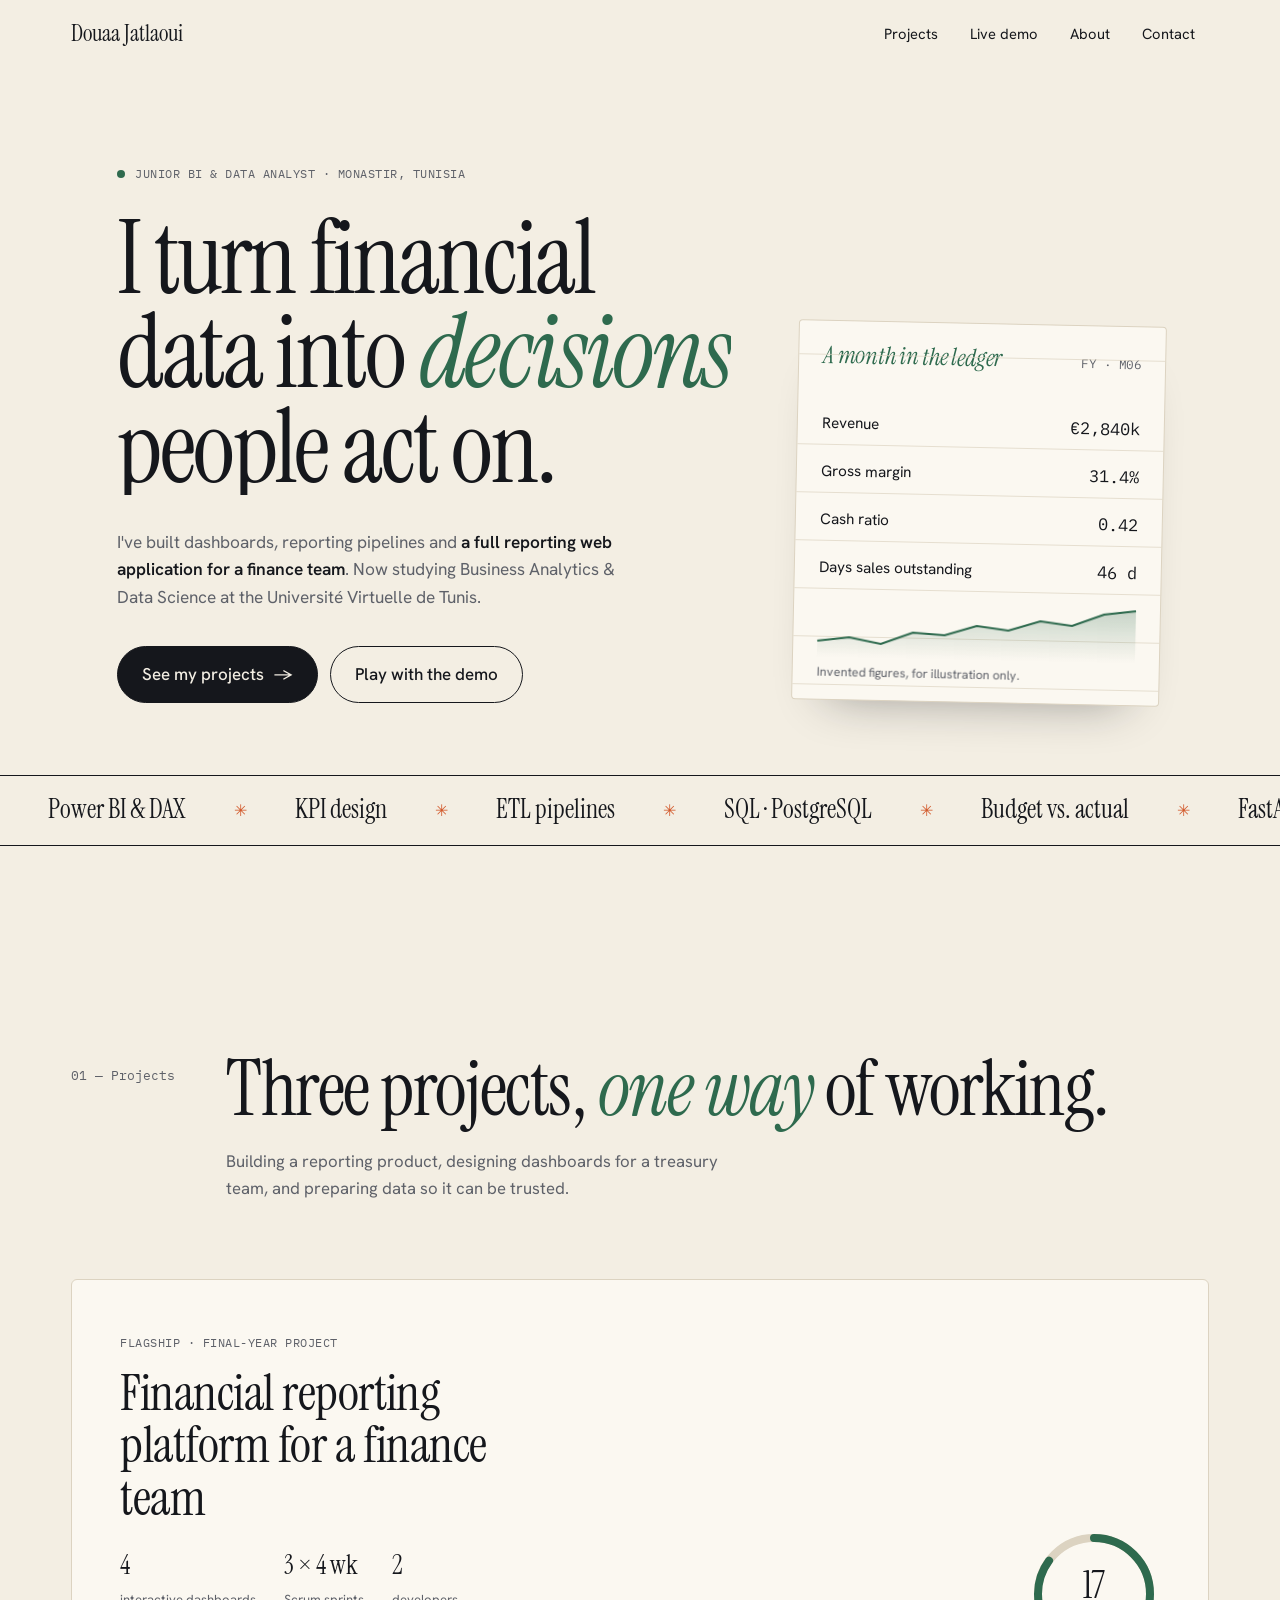
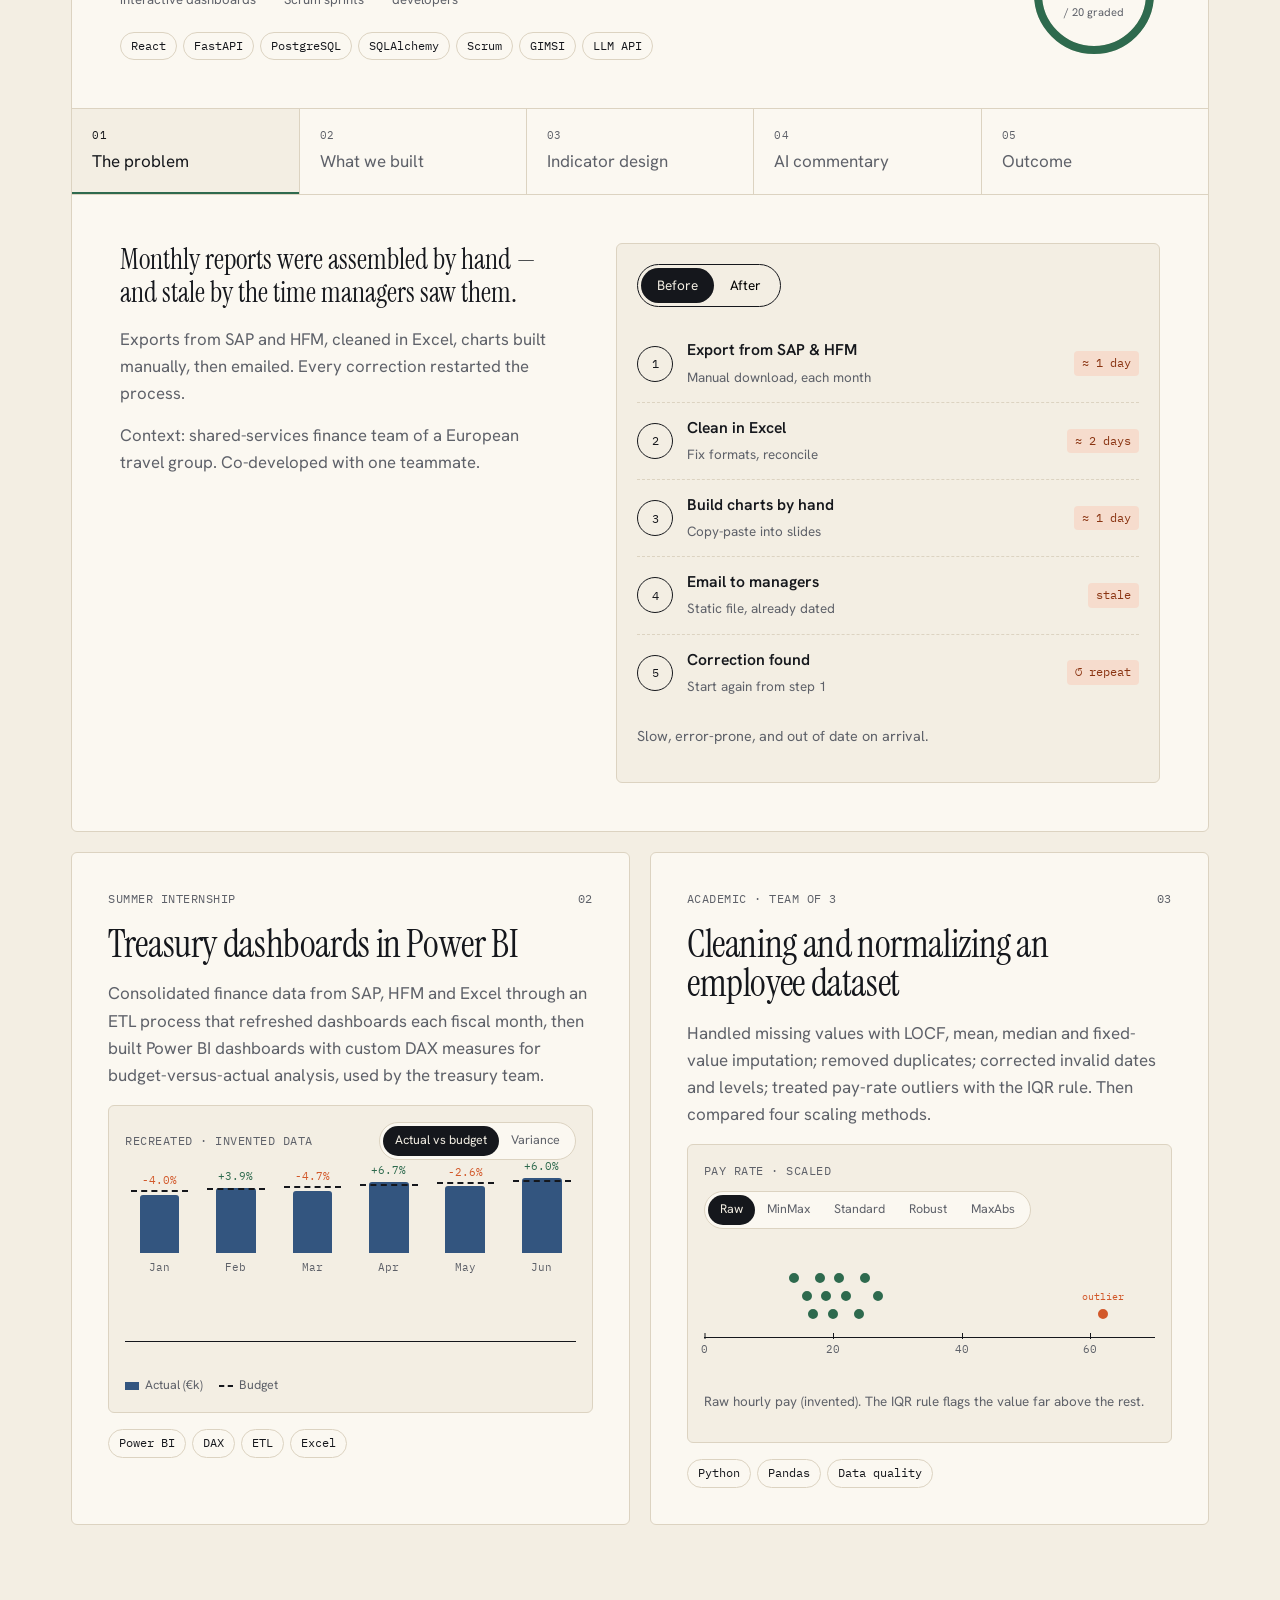
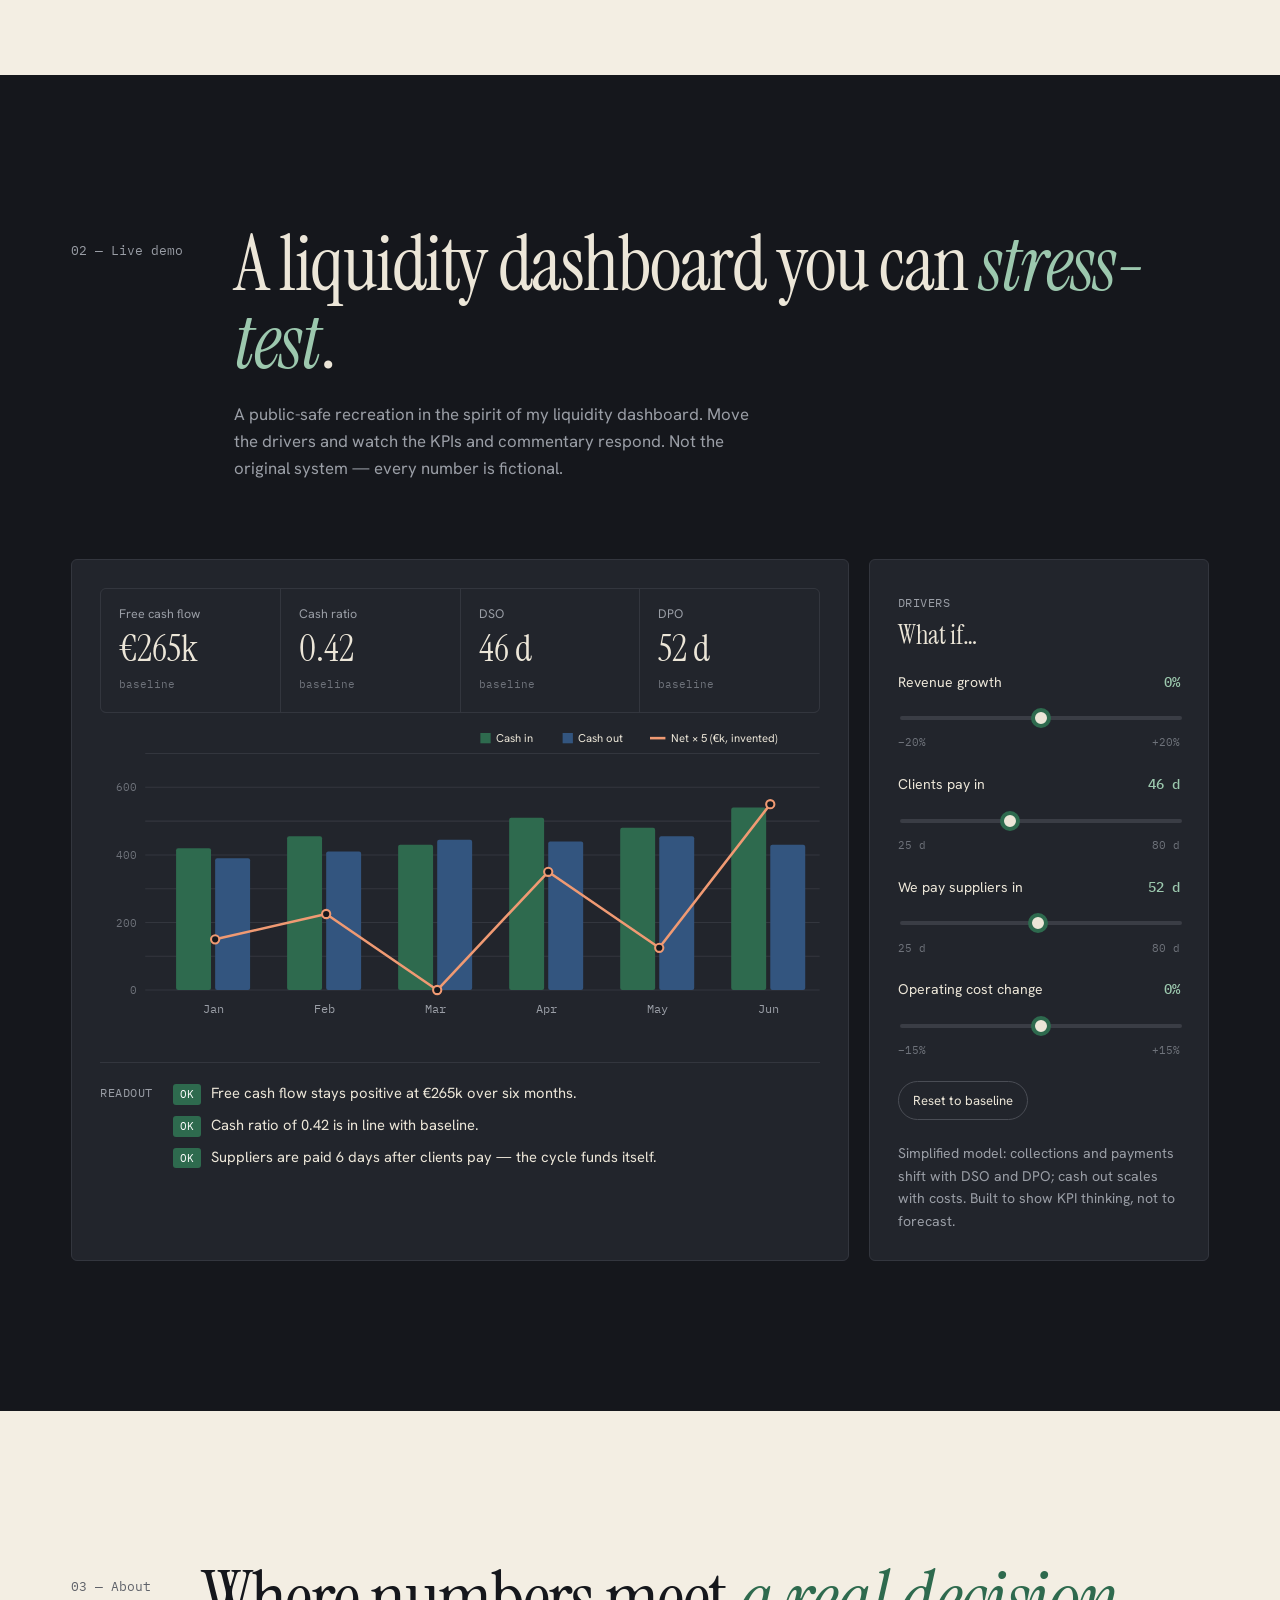
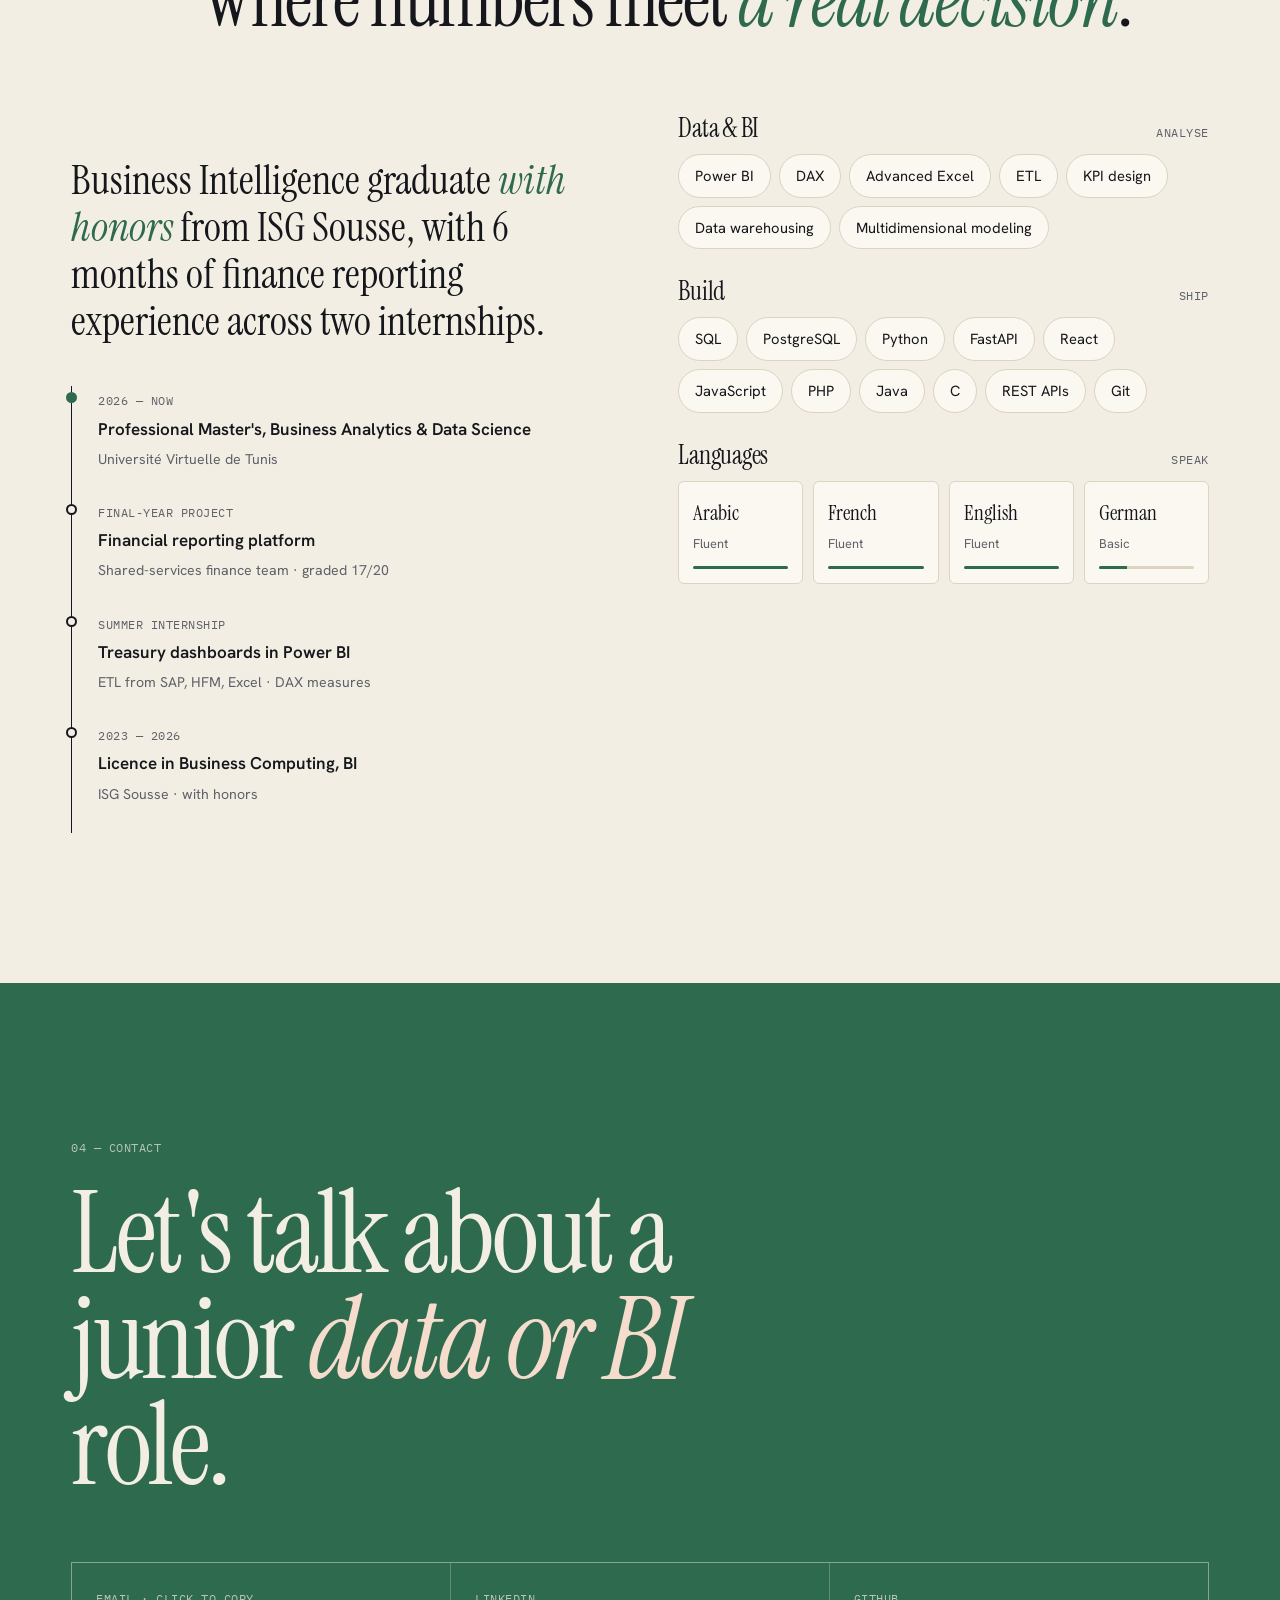
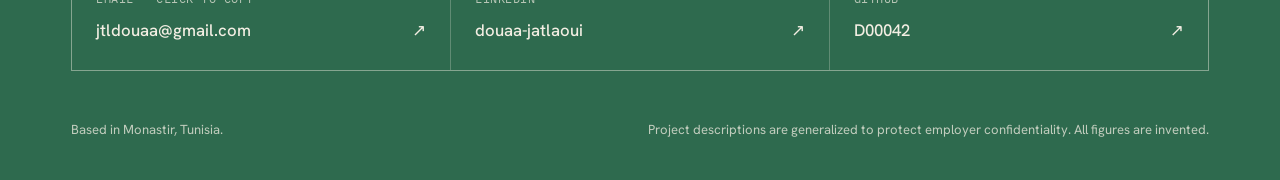
==== index.html @ 275a6ae5 "name change" ====
<!DOCTYPE html>
<html lang="en">
<head>
<meta charset="utf-8">
<meta name="viewport" content="width=device-width, initial-scale=1, viewport-fit=cover">
<title>Douaa Jatlaoui – Business Intelligence & Data Analyst</title>
<link rel="preconnect" href="https://fonts.googleapis.com">
<link rel="preconnect" href="https://fonts.gstatic.com" crossorigin>
<link href="https://fonts.googleapis.com/css2?family=Instrument+Serif:ital@0;1&family=Hanken+Grotesk:wght@400;500;600&family=IBM+Plex+Mono:wght@400;500&display=swap" rel="stylesheet">
<link rel="stylesheet" href="portfolio.css">
</head>
<body>

<nav class="nav" id="nav">
  <div class="wrap">
    <a class="name" href="#top">Douaa Jatlaoui</a>
    <ul>
      <li><a href="#work">Projects</a></li>
      <li><a href="#demo">Live demo</a></li>
      <li><a href="#about">About</a></li>
      <li><a href="#contact">Contact</a></li>
    </ul>
  </div>
  <div class="bar" id="bar"></div>
</nav>

<!-- ============ HERO ============ -->
<header class="hero" id="top" data-screen-label="01 Hero">
  <div class="wrap hero-grid">
    <div>
      <div class="eyebrow mono"><i></i>Junior BI &amp; Data Analyst · Monastir, Tunisia</div>
      <h1>
        <span class="line"><span>I turn financial</span></span>
        <span class="line"><span>data into <span class="hl">decisions<svg viewBox="0 0 300 20" preserveAspectRatio="none"><path d="M3 14 C 80 4, 200 4, 297 12"/></svg></span></span></span>
        <span class="line"><span>people act on.</span></span>
      </h1>
      <p class="intro">I've built dashboards, reporting pipelines and <b>a full reporting web application for a finance team</b>. Now studying Business Analytics &amp; Data Science at the Université Virtuelle de Tunis.</p>
      <div class="btns">
        <a class="btn p" href="#work">See my projects <span class="arr">→</span></a>
        <a class="btn" href="#demo">Play with the demo</a>
      </div>
    </div>

    <aside class="ledger" aria-label="Illustrative KPI ledger">
      <header><h2>A month in the ledger</h2><span class="mono" style="color:var(--muted)">FY · M06</span></header>
      <div class="row"><span>Revenue</span><span class="v" data-v="2840" data-p="€" data-s="k">0</span></div>
      <div class="row"><span>Gross margin</span><span class="v" data-v="31.4" data-s="%">0</span></div>
      <div class="row"><span>Cash ratio</span><span class="v" data-v="0.42">0</span></div>
      <div class="row"><span>Days sales outstanding</span><span class="v" data-v="46" data-s=" d">0</span></div>
      <div class="spark">
        <svg viewBox="0 0 300 60" preserveAspectRatio="none">
          <defs><linearGradient id="sg" x1="0" x2="0" y1="0" y2="1"><stop offset="0" stop-color="#2E6A4E" stop-opacity=".25"/><stop offset="1" stop-color="#2E6A4E" stop-opacity="0"/></linearGradient></defs>
          <path class="area" d="M0 44 L30 40 L60 46 L90 34 L120 36 L150 26 L180 30 L210 20 L240 24 L270 12 L300 8 L300 60 L0 60Z"/>
          <path d="M0 44 L30 40 L60 46 L90 34 L120 36 L150 26 L180 30 L210 20 L240 24 L270 12 L300 8"/>
        </svg>
      </div>
      <p class="note">Invented figures, for illustration only.</p>
    </aside>
  </div>

  <div class="ticker" aria-hidden="true">
    <div class="track">
      <span>Power BI &amp; DAX</span><span>KPI design</span><span>ETL pipelines</span><span>SQL · PostgreSQL</span><span>Budget vs. actual</span><span>FastAPI · React</span><span>Data quality</span><span>GIMSI method</span>
      <span>Power BI &amp; DAX</span><span>KPI design</span><span>ETL pipelines</span><span>SQL · PostgreSQL</span><span>Budget vs. actual</span><span>FastAPI · React</span><span>Data quality</span><span>GIMSI method</span>
    </div>
  </div>
</header>

<!-- ============ WORK ============ -->
<section id="work" data-screen-label="02 Projects">
  <div class="wrap">
    <div class="sec-head reveal">
      <span class="num">01 — Projects</span>
      <div>
        <h2>Three projects, <em>one way</em> of working.</h2>
        <p>Building a reporting product, designing dashboards for a treasury team, and preparing data so it can be trusted.</p>
      </div>
    </div>

    <article class="case reveal">
      <div class="case-top">
        <div>
          <span class="mono" style="color:var(--muted)">Flagship · Final-year project</span>
          <h3 style="margin-top:12px">Financial reporting platform for a finance team</h3>
          <div class="meta">
            <div><b>4</b><span>interactive dashboards</span></div>
            <div><b>3 × 4 wk</b><span>Scrum sprints</span></div>
            <div><b>2</b><span>developers</span></div>
          </div>
          <ul class="tags" style="margin-top:22px"><li>React</li><li>FastAPI</li><li>PostgreSQL</li><li>SQLAlchemy</li><li>Scrum</li><li>GIMSI</li><li>LLM API</li></ul>
        </div>
        <div class="grade" id="grade">
          <svg viewBox="0 0 132 132"><circle class="bg" cx="66" cy="66" r="56"/><circle class="fg" cx="66" cy="66" r="56"/></svg>
          <div><b>17</b><span>/ 20 graded</span></div>
        </div>
      </div>

      <div class="tabs" role="tablist">
        <button class="on" data-t="0" role="tab"><span class="mono">01</span>The problem</button>
        <button data-t="1" role="tab"><span class="mono">02</span>What we built</button>
        <button data-t="2" role="tab"><span class="mono">03</span>Indicator design</button>
        <button data-t="3" role="tab"><span class="mono">04</span>AI commentary</button>
        <button data-t="4" role="tab"><span class="mono">05</span>Outcome</button>
      </div>

      <!-- 01 problem -->
      <div class="panel on" data-p="0">
        <div class="txt">
          <p class="big">Monthly reports were assembled by hand — and stale by the time managers saw them.</p>
          <p class="muted">Exports from SAP and HFM, cleaned in Excel, charts built manually, then emailed. Every correction restarted the process.</p>
          <p class="muted">Context: shared-services finance team of a European travel group. Co-developed with one teammate.</p>
        </div>
        <div class="flow">
          <div class="switch"><button class="on" data-f="before">Before</button><button data-f="after">After</button></div>
          <div class="steps before" id="steps"></div>
          <p class="verdict" id="verdict"></p>
        </div>
      </div>

      <!-- 02 built -->
      <div class="panel" data-p="1">
        <div class="txt">
          <p class="big">A web app where the team enters data and reads live dashboards.</p>
          <p class="muted">Data is managed in four categories. Role-based access lets a manager decide who sees which dashboard.</p>
          <div class="cats"><span>Revenue &amp; expenses</span><span>Assets &amp; liabilities</span><span>Cash flow</span><span>Clients</span></div>
        </div>
        <div class="dashes" id="dashes"></div>
      </div>

      <!-- 03 GIMSI -->
      <div class="panel" data-p="2">
        <div class="txt">
          <p class="big">From objectives to KPIs, with the GIMSI method.</p>
          <p class="muted">Each indicator has a documented purpose, formula and source table. Company-specific definitions are stated openly.</p>
          <p class="muted">Pick an objective, then a KPI, to see how it was defined.</p>
        </div>
        <div class="gimsi">
          <div><div class="mono colhead">Objective</div><div class="objs" id="objs"></div></div>
          <div><div class="mono colhead">Indicator</div><div class="kpis-list" id="kpiList"></div></div>
          <div class="formula" id="formula"></div>
        </div>
      </div>

      <!-- 04 AI -->
      <div class="panel" data-p="3">
        <div class="txt">
          <p class="big">The language model comments on figures. It does not forecast.</p>
          <p class="muted">The backend sends current KPIs to the Cohere model, which returns written interpretations with risk flags and three forward-looking recommendations. Results are stored so users can revisit them.</p>
        </div>
        <div class="ai">
          <div class="bar"><span class="mono">Commentary · M06 · sample</span><button id="regen">Generate ↻</button></div>
          <div class="out" id="aiOut"></div>
          <div class="foot">Simulated output with invented figures, written to mirror the app's format.</div>
        </div>
      </div>

      <!-- 05 outcome -->
      <div class="panel" data-p="4">
        <div class="txt">
          <p class="big">End-to-end ownership, delivered in three sprints.</p>
          <p class="muted">From requirements to testing, across the full stack.</p>
          <div class="next"><span class="mono">What I'd do next</span>Add automated SAP and HFM connectors, and alerts for flagged risks.</div>
        </div>
        <div>
          <div class="sprints">
            <div class="sprint"><span class="mono">Sprint 1</span><b>Model</b><small>Requirements, data model, API</small></div>
            <div class="sprint"><span class="mono">Sprint 2</span><b>Measure</b><small>KPI logic, dashboards</small></div>
            <div class="sprint"><span class="mono">Sprint 3</span><b>Explain</b><small>AI commentary, access, tests</small></div>
          </div>
          <div class="own"><span>Requirements</span><span>Data model</span><span>REST API</span><span>KPI logic</span><span>Dashboards</span><span>Role-based access</span><span>Testing</span><span>Scrum delivery</span></div>
        </div>
      </div>
    </article>

    <div class="pair">
      <article class="card reveal">
        <div class="k mono"><span>Summer internship</span><span>02</span></div>
        <h3>Treasury dashboards in Power&nbsp;BI</h3>
        <p>Consolidated finance data from SAP, HFM and Excel through an ETL process that refreshed dashboards each fiscal month, then built Power BI dashboards with custom DAX measures for budget-versus-actual analysis, used by the treasury team.</p>
        <div class="viz">
          <div class="viz-top"><span class="mono" style="color:var(--muted)">Recreated · invented data</span>
            <div class="seg" id="bvaSeg"><button class="on" data-m="abs">Actual vs budget</button><button data-m="var">Variance</button></div></div>
          <div class="bva" id="bva"></div>
          <div class="legend" id="bvaLegend"></div>
        </div>
        <ul class="tags"><li>Power BI</li><li>DAX</li><li>ETL</li><li>Excel</li></ul>
      </article>

      <article class="card reveal">
        <div class="k mono"><span>Academic · team of 3</span><span>03</span></div>
        <h3>Cleaning and normalizing an employee dataset</h3>
        <p>Handled missing values with LOCF, mean, median and fixed-value imputation; removed duplicates; corrected invalid dates and levels; treated pay-rate outliers with the IQR rule. Then compared four scaling methods.</p>
        <div class="viz">
          <div class="viz-top"><span class="mono" style="color:var(--muted)">Pay rate · scaled</span>
            <div class="seg" id="scaleSeg"><button class="on" data-s="raw">Raw</button><button data-s="minmax">MinMax</button><button data-s="std">Standard</button><button data-s="robust">Robust</button><button data-s="maxabs">MaxAbs</button></div></div>
          <div class="scale" id="scale"></div>
          <p class="scale-note" id="scaleNote"></p>
        </div>
        <ul class="tags"><li>Python</li><li>Pandas</li><li>Data quality</li></ul>
      </article>
    </div>
  </div>
</section>

<!-- ============ DEMO ============ -->
<section id="demo" data-screen-label="03 Demo">
  <div class="wrap">
    <div class="sec-head reveal">
      <span class="num">02 — Live demo</span>
      <div>
        <h2>A liquidity dashboard you can <em>stress-test</em>.</h2>
        <p>A public-safe recreation in the spirit of my liquidity dashboard. Move the drivers and watch the KPIs and commentary respond. Not the original system — every number is fictional.</p>
      </div>
    </div>

    <div class="board reveal">
      <div class="panel-d">
        <div class="kpi-row">
          <div><span>Free cash flow</span><b id="kFcf">—</b><small id="dFcf"></small></div>
          <div><span>Cash ratio</span><b id="kCr">—</b><small id="dCr"></small></div>
          <div><span>DSO</span><b id="kDso">—</b><small id="dDso"></small></div>
          <div><span>DPO</span><b id="kDpo">—</b><small id="dDpo"></small></div>
        </div>
        <div class="chart-d" id="chartD"><svg id="cd" viewBox="0 0 700 300"></svg><div class="tip" id="tip"></div></div>
        <div class="commentary">
          <span class="mono">Readout</span>
          <ul id="readout"></ul>
        </div>
      </div>
      <div class="panel-d ctrl">
        <div><span class="mono" style="color:#9A9EA6">Drivers</span><h3 style="margin-top:6px">What if…</h3></div>
        <div class="sl"><label>Revenue growth <b id="vG">+0%</b></label><input type="range" id="sG" min="-20" max="20" value="0"><small><span>−20%</span><span>+20%</span></small></div>
        <div class="sl"><label>Clients pay in <b id="vD">46 d</b></label><input type="range" id="sD" min="25" max="80" value="46"><small><span>25 d</span><span>80 d</span></small></div>
        <div class="sl"><label>We pay suppliers in <b id="vP">52 d</b></label><input type="range" id="sP" min="25" max="80" value="52"><small><span>25 d</span><span>80 d</span></small></div>
        <div class="sl"><label>Operating cost change <b id="vC">+0%</b></label><input type="range" id="sC" min="-15" max="15" value="0"><small><span>−15%</span><span>+15%</span></small></div>
        <button class="reset" id="reset">Reset to baseline</button>
        <p>Simplified model: collections and payments shift with DSO and DPO; cash out scales with costs. Built to show KPI thinking, not to forecast.</p>
      </div>
    </div>
  </div>
</section>

<!-- ============ ABOUT ============ -->
<section id="about" data-screen-label="04 About">
  <div class="wrap">
    <div class="sec-head reveal">
      <span class="num">03 — About</span>
      <div><h2>Where numbers meet <em>a real decision</em>.</h2></div>
    </div>
    <div class="about-grid">
      <div class="reveal">
        <p class="statement">Business Intelligence graduate <em>with honors</em> from ISG Sousse, with 6 months of finance reporting experience across two internships.</p>
        <ul class="timeline">
          <li class="now"><span class="mono">2026 — now</span><b>Professional Master's, Business Analytics &amp; Data Science</b><small>Université Virtuelle de Tunis</small></li>
          <li><span class="mono">Final-year project</span><b>Financial reporting platform</b><small>Shared-services finance team · graded 17/20</small></li>
          <li><span class="mono">Summer internship</span><b>Treasury dashboards in Power BI</b><small>ETL from SAP, HFM, Excel · DAX measures</small></li>
          <li><span class="mono">2023 — 2026</span><b>Licence in Business Computing, BI</b><small>ISG Sousse · with honors</small></li>
        </ul>
      </div>
      <div class="skills reveal">
        <div class="skill-group"><h3>Data &amp; BI <span class="mono">analyse</span></h3><div class="chips"><span>Power BI</span><span>DAX</span><span>Advanced Excel</span><span>ETL</span><span>KPI design</span><span>Data warehousing</span><span>Multidimensional modeling</span></div></div>
        <div class="skill-group"><h3>Build <span class="mono">ship</span></h3><div class="chips"><span>SQL</span><span>PostgreSQL</span><span>Python</span><span>FastAPI</span><span>React</span><span>JavaScript</span><span>PHP</span><span>Java</span><span>C</span><span>REST APIs</span><span>Git</span></div></div>
        <div class="skill-group"><h3>Languages <span class="mono">speak</span></h3>
          <div class="langs" id="langs">
            <div class="lang"><b>Arabic</b><small>Fluent</small><div class="meter"><i data-w="100"></i></div></div>
            <div class="lang"><b>French</b><small>Fluent</small><div class="meter"><i data-w="100"></i></div></div>
            <div class="lang"><b>English</b><small>Fluent</small><div class="meter"><i data-w="100"></i></div></div>
            <div class="lang"><b>German</b><small>Basic</small><div class="meter"><i data-w="30"></i></div></div>
          </div>
        </div>
      </div>
    </div>
  </div>
</section>

<!-- ============ CONTACT ============ -->
<footer class="contact" id="contact" data-screen-label="05 Contact">
  <div class="wrap">
    <span class="mono" style="opacity:.7">04 — Contact</span>
    <h2 style="margin-top:20px">Let's talk about a junior <em>data or BI</em> role.</h2>
    <div class="links">
      <a href="mailto:jtldouaa@gmail.com" id="mail"><span class="mono">Email · click to copy</span><b>jtldouaa@gmail.com <span>↗</span></b></a>
      <a href="https://linkedin.com/in/douaa-jatlaoui-030725327" target="_blank" rel="noopener"><span class="mono">LinkedIn</span><b>douaa-jatlaoui <span>↗</span></b></a>
      <a href="https://github.com/D00042" target="_blank" rel="noopener"><span class="mono">GitHub</span><b>D00042 <span>↗</span></b></a>
    </div>
    <div class="foot"><span>Based in Monastir, Tunisia.</span><span>Project descriptions are generalized to protect employer confidentiality. All figures are invented.</span></div>
  </div>
</footer>
<div class="copy-toast" id="toast">Email copied to clipboard</div>

<script src="portfolio.js"></script>
</body>
</html>
---- portfolio.css ----
:root{
  --paper:#F3EEE3;--card:#FBF8F1;--ink:#15171C;--ink2:#22252C;--muted:#5E6169;--line:#DCD3C1;
  --green:#2E6A4E;--green-l:#D6E4D8;--blue:#33557F;--signal:#D2582A;--signal-l:#F6DCCD;
  --serif:"Instrument Serif",Georgia,serif;--sans:"Hanken Grotesk",system-ui,sans-serif;--mono:"IBM Plex Mono",ui-monospace,monospace;
  color-scheme:light
}
*,*::before,*::after{box-sizing:border-box}
html{scroll-behavior:smooth}
body{margin:0;background:var(--paper);color:var(--ink);font:400 17px/1.6 var(--sans);-webkit-font-smoothing:antialiased;overflow-x:hidden}
h1,h2,h3{font-family:var(--serif);font-weight:400;line-height:1.02;margin:0;letter-spacing:-.01em}
em{font-style:italic}
a{color:inherit}
button{font:inherit;cursor:pointer}
:focus-visible{outline:2px solid var(--blue);outline-offset:3px}
.wrap{max-width:1240px;margin:0 auto;padding:0 clamp(20px,4vw,56px)}
.mono{font-family:var(--mono);font-size:.78rem;letter-spacing:.04em;text-transform:uppercase}

/* ---------- nav ---------- */
.nav{position:fixed;inset:0 0 auto;z-index:50;transition:background .3s,backdrop-filter .3s}
.nav.solid{background:rgba(243,238,227,.86);backdrop-filter:blur(10px);border-bottom:1px solid var(--line)}
.nav .wrap{display:flex;align-items:center;justify-content:space-between;height:68px}
.nav .name{font-family:var(--serif);font-size:1.45rem;text-decoration:none}
.nav ul{display:flex;gap:4px;list-style:none;margin:0;padding:0}
.nav ul a{display:block;padding:7px 14px;border-radius:999px;text-decoration:none;font-size:.92rem;transition:background .2s,color .2s}
.nav ul a:hover{background:var(--green-l)}
.nav ul a.on{background:var(--ink);color:var(--paper)}
.nav .bar{position:absolute;left:0;bottom:-1px;height:2px;background:var(--green);width:0}

/* ---------- hero ---------- */
.hero{min-height:100vh;display:flex;flex-direction:column;justify-content:center;padding:110px 0 0;position:relative}
.hero-grid{display:grid;grid-template-columns:1.25fr .75fr;gap:clamp(32px,5vw,80px);align-items:end}
.hero .eyebrow{display:flex;gap:10px;align-items:center;color:var(--muted);margin-bottom:28px}
.hero .eyebrow i{width:8px;height:8px;border-radius:50%;background:var(--green);box-shadow:0 0 0 0 rgba(46,106,78,.5);animation:pulse 2s infinite}
@keyframes pulse{70%{box-shadow:0 0 0 10px rgba(46,106,78,0)}100%{box-shadow:0 0 0 0 rgba(46,106,78,0)}}
.hero h1{font-size:clamp(3.2rem,8vw,7.4rem);line-height:.92;letter-spacing:-.025em}
.hero h1 .line{display:block;overflow:hidden}
.hero h1 .line>span{display:inline-block;transform:translateY(105%);animation:rise 1s cubic-bezier(.2,.8,.2,1) forwards}
.hero h1 .line:nth-child(2)>span{animation-delay:.12s}.hero h1 .line:nth-child(3)>span{animation-delay:.24s}
@keyframes rise{to{transform:none}}
.hero h1 .hl{position:relative;font-style:italic;color:var(--green)}
.hero h1 .hl svg{position:absolute;left:-2%;bottom:-.08em;width:104%;height:.3em;overflow:visible}
.hero h1 .hl path{fill:none;stroke:var(--signal);stroke-width:5;stroke-linecap:round;stroke-dasharray:600;stroke-dashoffset:600;animation:draw 1.1s 1s ease-out forwards}
@keyframes draw{to{stroke-dashoffset:0}}
.hero .intro{max-width:52ch;color:var(--muted);font-size:1.08rem;margin:34px 0 34px}
.hero .intro b{color:var(--ink);font-weight:600}
.btns{display:flex;gap:12px;flex-wrap:wrap}
.btn{display:inline-flex;align-items:center;gap:10px;padding:14px 24px;border-radius:999px;border:1px solid var(--ink);text-decoration:none;font-weight:500;transition:background .2s,color .2s,transform .2s;background:transparent;color:var(--ink)}
.btn.p{background:var(--ink);color:var(--paper)}
.btn:hover{background:var(--green);border-color:var(--green);color:#fff;transform:translateY(-2px)}
.btn .arr{transition:transform .2s}.btn:hover .arr{transform:translateX(4px)}

.ledger{background:var(--card);border:1px solid var(--line);border-radius:4px;padding:22px 24px 16px;box-shadow:0 30px 50px -36px rgba(21,23,28,.45);position:relative;transform:rotate(1.2deg);transition:transform .4s}
.ledger:hover{transform:rotate(0)}
.ledger::before{content:"";position:absolute;inset:0;background:repeating-linear-gradient(transparent 0 47px,var(--line) 47px 48px);background-position:0 76px;pointer-events:none;opacity:.7}
.ledger header{display:flex;justify-content:space-between;align-items:baseline;height:56px}
.ledger h2{font-size:1.5rem;font-style:italic;color:var(--green)}
.ledger .row{position:relative;display:flex;justify-content:space-between;align-items:center;height:48px}
.ledger .row span:first-child{font-size:.95rem}
.ledger .row .v{font-family:var(--mono);font-size:1.05rem;font-variant-numeric:tabular-nums}
.ledger .spark{position:relative;height:60px;margin-top:6px}
.ledger .spark svg{width:100%;height:100%;overflow:visible}
.ledger .spark path{fill:none;stroke:var(--green);stroke-width:2;stroke-dasharray:500;stroke-dashoffset:500;animation:draw 2s 1.2s ease-out forwards}
.ledger .spark .area{fill:url(#sg);stroke:none;opacity:0;animation:fade 1s 2.4s forwards}
@keyframes fade{to{opacity:1}}
.note{font-size:.78rem;color:var(--muted);margin:6px 0 0;position:relative}

.ticker{margin-top:clamp(48px,8vh,96px);border-top:1px solid var(--ink);border-bottom:1px solid var(--ink);overflow:hidden;white-space:nowrap;padding:14px 0}
.ticker .track{display:inline-flex;gap:48px;animation:tick 40s linear infinite;padding-left:48px}
.ticker span{font-family:var(--serif);font-size:1.6rem;display:inline-flex;align-items:center;gap:48px}
.ticker span::after{content:"✳";font-size:1rem;color:var(--signal)}
@keyframes tick{to{transform:translateX(-50%)}}

/* ---------- sections ---------- */
section{padding:clamp(80px,12vw,150px) 0}
.sec-head{display:grid;grid-template-columns:auto 1fr;gap:clamp(20px,4vw,60px);align-items:start;margin-bottom:clamp(40px,6vw,80px)}
.sec-head .num{font-family:var(--mono);font-size:.8rem;padding-top:16px;color:var(--muted);white-space:nowrap}
.sec-head h2{font-size:clamp(2.6rem,6vw,5.2rem);letter-spacing:-.02em}
.sec-head h2 em{color:var(--green)}
.sec-head p{max-width:58ch;color:var(--muted);margin:20px 0 0;font-size:1.05rem}
.reveal{opacity:0;transform:translateY(28px);transition:opacity .9s cubic-bezier(.2,.8,.2,1),transform .9s cubic-bezier(.2,.8,.2,1)}
.reveal.in{opacity:1;transform:none}

.tags{display:flex;flex-wrap:wrap;gap:6px;margin:0;padding:0;list-style:none}
.tags li{font-family:var(--mono);font-size:.72rem;padding:4px 10px;border-radius:999px;border:1px solid var(--line);background:var(--card)}

/* ---------- flagship case ---------- */
.case{background:var(--card);border:1px solid var(--line);border-radius:6px;overflow:hidden}
.case-top{display:grid;grid-template-columns:1fr auto;gap:24px;padding:clamp(24px,4vw,48px);border-bottom:1px solid var(--line);align-items:end}
.case-top h3{font-size:clamp(2rem,4vw,3.4rem);max-width:18ch}
.case-top .meta{display:flex;gap:28px;margin-top:22px;flex-wrap:wrap}
.case-top .meta div{display:flex;flex-direction:column;gap:2px}
.case-top .meta b{font-family:var(--serif);font-size:1.6rem;font-weight:400}
.case-top .meta span{font-size:.82rem;color:var(--muted)}
.grade{width:132px;height:132px;position:relative;flex:none}
.grade svg{width:100%;height:100%;transform:rotate(-90deg)}
.grade circle{fill:none;stroke-width:8}
.grade .bg{stroke:var(--line)}.grade .fg{stroke:var(--green);stroke-linecap:round;stroke-dasharray:352;stroke-dashoffset:352;transition:stroke-dashoffset 1.6s cubic-bezier(.2,.8,.2,1)}
.grade.in .fg{stroke-dashoffset:calc(352 * (1 - 17/20))}
.grade div{position:absolute;inset:0;display:flex;flex-direction:column;align-items:center;justify-content:center}
.grade b{font-family:var(--serif);font-size:2.4rem;font-weight:400;line-height:1}
.grade span{font-size:.7rem;color:var(--muted)}

.tabs{display:flex;border-bottom:1px solid var(--line);overflow-x:auto;scrollbar-width:none}
.tabs button{flex:1;min-width:150px;background:none;border:0;border-right:1px solid var(--line);padding:18px 20px;text-align:left;color:var(--muted);position:relative;transition:color .2s,background .2s}
.tabs button:last-child{border-right:0}
.tabs button .mono{display:block;margin-bottom:4px;font-size:.68rem}
.tabs button:hover{color:var(--ink);background:rgba(214,228,216,.35)}
.tabs button.on{color:var(--ink);background:var(--paper)}
.tabs button.on::after{content:"";position:absolute;left:0;right:0;bottom:-1px;height:3px;background:var(--green)}
.panel{display:none;padding:clamp(24px,4vw,48px);grid-template-columns:.9fr 1.1fr;gap:clamp(24px,4vw,64px);min-height:430px;align-items:start}
.panel.on{display:grid;animation:pin .5s ease}
@keyframes pin{from{opacity:0;transform:translateY(10px)}}
.panel .txt p{margin:0 0 16px;font-size:1.05rem}
.panel .txt p.big{font-family:var(--serif);font-size:1.75rem;line-height:1.2}
.panel .txt .muted{color:var(--muted)}

/* flow diagram */
.flow{border:1px solid var(--line);border-radius:6px;background:var(--paper);padding:20px}
.flow .switch{display:inline-flex;border:1px solid var(--ink);border-radius:999px;padding:3px;margin-bottom:18px}
.flow .switch button{border:0;background:none;padding:7px 16px;border-radius:999px;font-size:.85rem}
.flow .switch button.on{background:var(--ink);color:var(--paper)}
.steps{display:flex;flex-direction:column;gap:0;position:relative}
.step{display:grid;grid-template-columns:36px 1fr auto;gap:14px;align-items:center;padding:12px 0;border-bottom:1px dashed var(--line);opacity:0;transform:translateX(-10px);animation:stepin .45s forwards}
.step:last-child{border-bottom:0}
@keyframes stepin{to{opacity:1;transform:none}}
.step .dot{width:36px;height:36px;border-radius:50%;display:grid;place-items:center;font-family:var(--mono);font-size:.75rem;border:1px solid var(--ink)}
.step b{font-weight:600;display:block;font-size:.98rem}
.step small{color:var(--muted);font-size:.84rem}
.step .t{font-family:var(--mono);font-size:.72rem;padding:3px 8px;border-radius:4px}
.before .step .t{background:var(--signal-l);color:#8A3412}
.after .step .dot{background:var(--green);color:#fff;border-color:var(--green)}
.after .step .t{background:var(--green-l);color:#1F4A36}
.flow .verdict{margin-top:14px;font-size:.9rem;color:var(--muted)}

/* dashboards grid */
.dashes{display:grid;grid-template-columns:1fr 1fr;gap:12px}
.dash{border:1px solid var(--line);border-radius:6px;padding:16px;background:var(--paper);transition:border-color .2s,transform .2s}
.dash:hover{border-color:var(--green);transform:translateY(-2px)}
.dash b{font-family:var(--serif);font-size:1.35rem;font-weight:400;display:block;margin:8px 0 4px}
.dash small{color:var(--muted);font-size:.82rem}
.dash svg{width:100%;height:46px;display:block}
.cats{display:flex;flex-wrap:wrap;gap:8px;margin-top:16px}
.cats span{font-size:.82rem;padding:6px 12px;border-radius:4px;background:var(--green-l);color:#1F4A36}

/* GIMSI explorer */
.gimsi{display:grid;grid-template-columns:1fr 1fr;gap:16px}
.objs,.kpis-list{display:flex;flex-direction:column;gap:6px}
.objs button,.kpis-list button{text-align:left;border:1px solid var(--line);background:var(--paper);border-radius:6px;padding:11px 14px;font-size:.92rem;transition:all .2s;color:var(--ink)}
.objs button.on{background:var(--ink);color:var(--paper);border-color:var(--ink)}
.kpis-list button{display:none}
.kpis-list button.show{display:block;animation:pin .35s ease}
.kpis-list button.on{border-color:var(--green);background:var(--green-l)}
.formula{grid-column:1/-1;border-top:1px solid var(--line);padding-top:16px;min-height:120px}
.formula .eq{font-family:var(--mono);font-size:.95rem;background:var(--ink);color:#E8E2D4;padding:14px 16px;border-radius:6px;margin:8px 0 10px;overflow-x:auto;white-space:nowrap}
.formula .eq i{color:#9CC8AE;font-style:normal}
.formula p{margin:0;color:var(--muted);font-size:.92rem}
.formula h4{margin:0;font-family:var(--serif);font-weight:400;font-size:1.5rem}
.colhead{color:var(--muted);margin-bottom:8px}

/* AI commentary */
.ai{background:var(--ink);color:#ECE6D8;border-radius:6px;padding:22px;font-size:.95rem;min-height:360px;position:relative}
.ai .bar{display:flex;justify-content:space-between;align-items:center;border-bottom:1px solid #33363E;padding-bottom:12px;margin-bottom:14px}
.ai .bar .mono{color:#8E929B}
.ai button{background:#ECE6D8;color:var(--ink);border:0;border-radius:999px;padding:8px 16px;font-size:.85rem;font-weight:500}
.ai button:hover{background:#9CC8AE}
.ai .out p{margin:0 0 10px}
.ai .flag{display:inline-block;font-family:var(--mono);font-size:.7rem;padding:2px 8px;border-radius:3px;background:var(--signal);color:#fff;margin-right:8px;vertical-align:1px}
.ai .flag.ok{background:var(--green)}
.ai ol{margin:6px 0 0;padding-left:20px}.ai li{margin-bottom:6px}
.ai .caret{display:inline-block;width:8px;height:1em;background:#9CC8AE;vertical-align:-2px;animation:blink 1s steps(1) infinite}
@keyframes blink{50%{opacity:0}}
.ai .foot{position:absolute;bottom:14px;left:22px;right:22px;font-size:.75rem;color:#8E929B}

/* outcome */
.sprints{display:grid;grid-template-columns:repeat(3,1fr);gap:10px;margin-bottom:22px}
.sprint{border:1px solid var(--line);border-radius:6px;padding:14px;background:var(--paper);position:relative;overflow:hidden}
.sprint::before{content:"";position:absolute;left:0;top:0;bottom:0;width:0;background:var(--green-l);transition:width 1.2s ease}
.panel.on .sprint::before{width:100%}
.panel.on .sprint:nth-child(2)::before{transition-delay:.4s}.panel.on .sprint:nth-child(3)::before{transition-delay:.8s}
.sprint>*{position:relative}
.sprint b{font-family:var(--serif);font-size:1.4rem;font-weight:400;display:block}
.sprint small{color:var(--muted)}
.own{display:flex;flex-wrap:wrap;gap:8px}
.own span{padding:8px 14px;border:1px solid var(--ink);border-radius:999px;font-size:.88rem}
.next{margin-top:22px;padding:18px;border:1px dashed var(--green);border-radius:6px;font-size:.95rem}
.next .mono{color:var(--green);display:block;margin-bottom:6px}

/* ---------- side projects ---------- */
.pair{display:grid;grid-template-columns:1fr 1fr;gap:20px;margin-top:20px}
.card{background:var(--card);border:1px solid var(--line);border-radius:6px;padding:clamp(22px,3vw,36px);display:flex;flex-direction:column;gap:16px}
.card .k{display:flex;justify-content:space-between;color:var(--muted)}
.card h3{font-size:clamp(1.8rem,3vw,2.5rem)}
.card p{margin:0;color:var(--muted)}
.viz{border:1px solid var(--line);border-radius:6px;background:var(--paper);padding:16px}
.viz-top{display:flex;justify-content:space-between;align-items:center;gap:10px;margin-bottom:12px;flex-wrap:wrap}
.seg{display:inline-flex;border:1px solid var(--line);border-radius:999px;padding:3px;background:var(--card);flex-wrap:wrap}
.seg button{border:0;background:none;padding:5px 12px;border-radius:999px;font-size:.78rem;color:var(--muted)}
.seg button.on{background:var(--ink);color:var(--paper)}

.bva{display:grid;grid-template-columns:repeat(6,1fr);gap:8px;height:170px;align-items:end;position:relative;border-bottom:1px solid var(--ink)}
.bva .col{position:relative;height:100%;display:flex;align-items:flex-end;justify-content:center}
.bva .act{width:58%;background:var(--blue);border-radius:3px 3px 0 0;transition:height .7s cubic-bezier(.2,.8,.2,1),background .3s}
.bva .bud{position:absolute;left:8%;right:8%;border-top:2px dashed var(--ink);transition:bottom .7s cubic-bezier(.2,.8,.2,1)}
.bva .var{position:absolute;left:50%;transform:translateX(-50%);width:58%;border-radius:2px;transition:all .7s cubic-bezier(.2,.8,.2,1)}
.bva .lab{position:absolute;bottom:-24px;font-family:var(--mono);font-size:.7rem;color:var(--muted)}
.bva .vtxt{position:absolute;font-family:var(--mono);font-size:.68rem;transition:all .7s cubic-bezier(.2,.8,.2,1);white-space:nowrap}
.bva.variance .zero{position:absolute;left:0;right:0;top:50%;border-top:1px solid var(--line)}
.legend{display:flex;gap:16px;margin-top:34px;font-size:.78rem;color:var(--muted);flex-wrap:wrap}
.legend i{display:inline-block;width:14px;height:8px;margin-right:6px;vertical-align:middle}

.scale{position:relative;height:150px}
.scale .axis{position:absolute;left:0;right:0;top:96px;border-top:1px solid var(--ink)}
.scale .tick{position:absolute;top:100px;font-family:var(--mono);font-size:.68rem;color:var(--muted);transform:translateX(-50%)}
.scale .tick::before{content:"";position:absolute;left:50%;top:-8px;height:6px;border-left:1px solid var(--ink)}
.scale .pt{position:absolute;top:0;width:14px;height:14px;margin-left:-7px;border-radius:50%;background:var(--green);border:2px solid var(--paper);transition:left .9s cubic-bezier(.2,.8,.2,1),top .9s cubic-bezier(.2,.8,.2,1)}
.scale .pt.out{background:var(--signal)}
.scale .pt.out::after{content:"outlier";position:absolute;top:-20px;left:50%;transform:translateX(-50%);font-family:var(--mono);font-size:.62rem;color:var(--signal);white-space:nowrap}
.scale-note{font-size:.84rem;color:var(--muted);margin-top:8px;min-height:2.6em}

/* ---------- demo (dark) ---------- */
#demo{background:var(--ink);color:#ECE6D8}
#demo .sec-head p,#demo .sec-head .num{color:#9A9EA6}
#demo .sec-head h2 em{color:#9CC8AE}
.board{display:grid;grid-template-columns:1fr 340px;gap:20px}
.panel-d{background:var(--ink2);border:1px solid #33363E;border-radius:6px;padding:clamp(18px,2.5vw,28px)}
.kpi-row{display:grid;grid-template-columns:repeat(4,1fr);gap:1px;background:#33363E;border:1px solid #33363E;border-radius:6px;overflow:hidden;margin-bottom:20px}
.kpi-row div{background:var(--ink2);padding:16px 18px}
.kpi-row span{display:block;font-size:.78rem;color:#9A9EA6}
.kpi-row b{display:block;font-family:var(--serif);font-weight:400;font-size:2.3rem;line-height:1.1;margin-top:4px;font-variant-numeric:tabular-nums}
.kpi-row small{font-family:var(--mono);font-size:.7rem}
.up{color:#9CC8AE}.down{color:#F09A73}
.chart-d{position:relative}
.chart-d svg{width:100%;height:auto;display:block;overflow:visible}
.chart-d rect.b{cursor:pointer;transition:opacity .2s}
.chart-d .tip{position:absolute;pointer-events:none;background:#ECE6D8;color:var(--ink);padding:8px 12px;border-radius:4px;font-size:.8rem;transform:translate(-50%,-110%);opacity:0;transition:opacity .15s;white-space:nowrap}
.chart-d .tip b{font-family:var(--mono)}
.ctrl{display:flex;flex-direction:column;gap:22px}
.ctrl h3{font-size:1.7rem}
.ctrl p{margin:0;font-size:.88rem;color:#9A9EA6}
.sl label{display:flex;justify-content:space-between;font-size:.88rem;margin-bottom:8px}
.sl label b{font-family:var(--mono);font-weight:500;color:#9CC8AE}
input[type=range]{-webkit-appearance:none;appearance:none;width:100%;height:4px;background:#3A3D45;border-radius:4px;outline:none}
input[type=range]::-webkit-slider-thumb{-webkit-appearance:none;width:20px;height:20px;border-radius:50%;background:#ECE6D8;border:4px solid var(--green);cursor:grab}
input[type=range]::-moz-range-thumb{width:14px;height:14px;border-radius:50%;background:#ECE6D8;border:4px solid var(--green);cursor:grab}
.sl small{display:flex;justify-content:space-between;font-family:var(--mono);font-size:.66rem;color:#6E727A;margin-top:6px}
.reset{background:none;border:1px solid #4A4D55;color:#ECE6D8;border-radius:999px;padding:8px 14px;font-size:.82rem;align-self:flex-start}
.reset:hover{border-color:#9CC8AE;color:#9CC8AE}
.commentary{margin-top:20px;border-top:1px solid #33363E;padding-top:18px;display:grid;grid-template-columns:auto 1fr;gap:12px 20px;font-size:.92rem}
.commentary .mono{color:#9A9EA6;padding-top:2px}
.commentary ul{margin:0;padding:0;list-style:none}
.commentary li{margin-bottom:8px;display:flex;gap:10px;align-items:baseline}
.commentary .flag{flex:none;font-family:var(--mono);font-size:.66rem;padding:2px 7px;border-radius:3px;background:var(--signal);color:#fff}
.commentary .flag.ok{background:var(--green)}
.disclaimer{margin-top:18px;font-size:.78rem;color:#6E727A}

/* ---------- about ---------- */
.about-grid{display:grid;grid-template-columns:1fr 1fr;gap:clamp(32px,6vw,96px)}
.statement{font-family:var(--serif);font-size:clamp(1.8rem,3.2vw,2.8rem);line-height:1.15}
.statement em{color:var(--green)}
.timeline{list-style:none;margin:40px 0 0;padding:0;border-left:1px solid var(--ink)}
.timeline li{position:relative;padding:0 0 26px 26px}
.timeline li::before{content:"";position:absolute;left:-6px;top:6px;width:11px;height:11px;border-radius:50%;background:var(--paper);border:2px solid var(--ink)}
.timeline li.now::before{background:var(--green);border-color:var(--green)}
.timeline .mono{color:var(--muted)}
.timeline b{display:block;font-weight:600;margin:2px 0}
.timeline small{color:var(--muted)}
.skills{display:flex;flex-direction:column;gap:30px}
.skill-group h3{font-size:1.6rem;margin-bottom:12px;display:flex;justify-content:space-between;align-items:baseline}
.skill-group h3 .mono{color:var(--muted)}
.chips{display:flex;flex-wrap:wrap;gap:8px}
.chips span{padding:9px 16px;border:1px solid var(--line);border-radius:999px;background:var(--card);font-size:.92rem;transition:all .2s;cursor:default}
.chips span:hover{background:var(--ink);color:var(--paper);border-color:var(--ink);transform:translateY(-2px) rotate(-2deg)}
.langs{display:grid;grid-template-columns:repeat(4,1fr);gap:10px}
.lang{border:1px solid var(--line);border-radius:6px;padding:14px;background:var(--card)}
.lang b{font-family:var(--serif);font-weight:400;font-size:1.3rem;display:block}
.lang small{color:var(--muted);font-size:.8rem}
.lang .meter{height:3px;background:var(--line);margin-top:10px;border-radius:3px;overflow:hidden}
.lang .meter i{display:block;height:100%;background:var(--green);width:0;transition:width 1.2s cubic-bezier(.2,.8,.2,1)}

/* ---------- contact ---------- */
.contact{background:var(--green);color:#F3EEE3;padding:clamp(80px,12vw,150px) 0 40px;position:relative;overflow:hidden}
.contact h2{font-size:clamp(3rem,9vw,8.4rem);line-height:.92;letter-spacing:-.03em;max-width:12ch}
.contact h2 em{color:#F6DCCD}
.links{display:grid;grid-template-columns:repeat(3,1fr);gap:1px;margin-top:64px;background:rgba(243,238,227,.25);border:1px solid rgba(243,238,227,.25)}
.links a{background:var(--green);padding:26px 24px;text-decoration:none;display:flex;flex-direction:column;gap:8px;transition:background .25s}
.links a:hover{background:#245640}
.links a .mono{opacity:.7}
.links a b{font-weight:500;font-size:1.05rem;word-break:break-all;display:flex;justify-content:space-between;gap:12px}
.links a b span{transition:transform .25s}
.links a:hover b span{transform:translate(4px,-4px)}
.foot{display:flex;justify-content:space-between;gap:20px;margin-top:48px;font-size:.82rem;opacity:.75;flex-wrap:wrap}
.copy-toast{position:fixed;left:50%;bottom:28px;transform:translate(-50%,20px);background:var(--ink);color:var(--paper);padding:10px 18px;border-radius:999px;font-size:.88rem;opacity:0;transition:all .3s;z-index:60;pointer-events:none}
.copy-toast.show{opacity:1;transform:translate(-50%,0)}

@media(max-width:960px){
  .hero-grid,.panel,.pair,.board,.about-grid,.gimsi{grid-template-columns:1fr}
  .ledger{transform:none;max-width:460px}
  .kpi-row{grid-template-columns:repeat(2,1fr)}
  .links{grid-template-columns:1fr}
  .nav ul{display:none}
  .sec-head{grid-template-columns:1fr}
  .case-top{grid-template-columns:1fr}
}
@media(max-width:560px){.langs,.sprints,.dashes{grid-template-columns:1fr 1fr}.commentary{grid-template-columns:1fr}}
@media(prefers-reduced-motion:reduce){*,*::before,*::after{animation-duration:.01ms!important;animation-iteration-count:1!important;transition-duration:.01ms!important}.reveal{opacity:1;transform:none}}
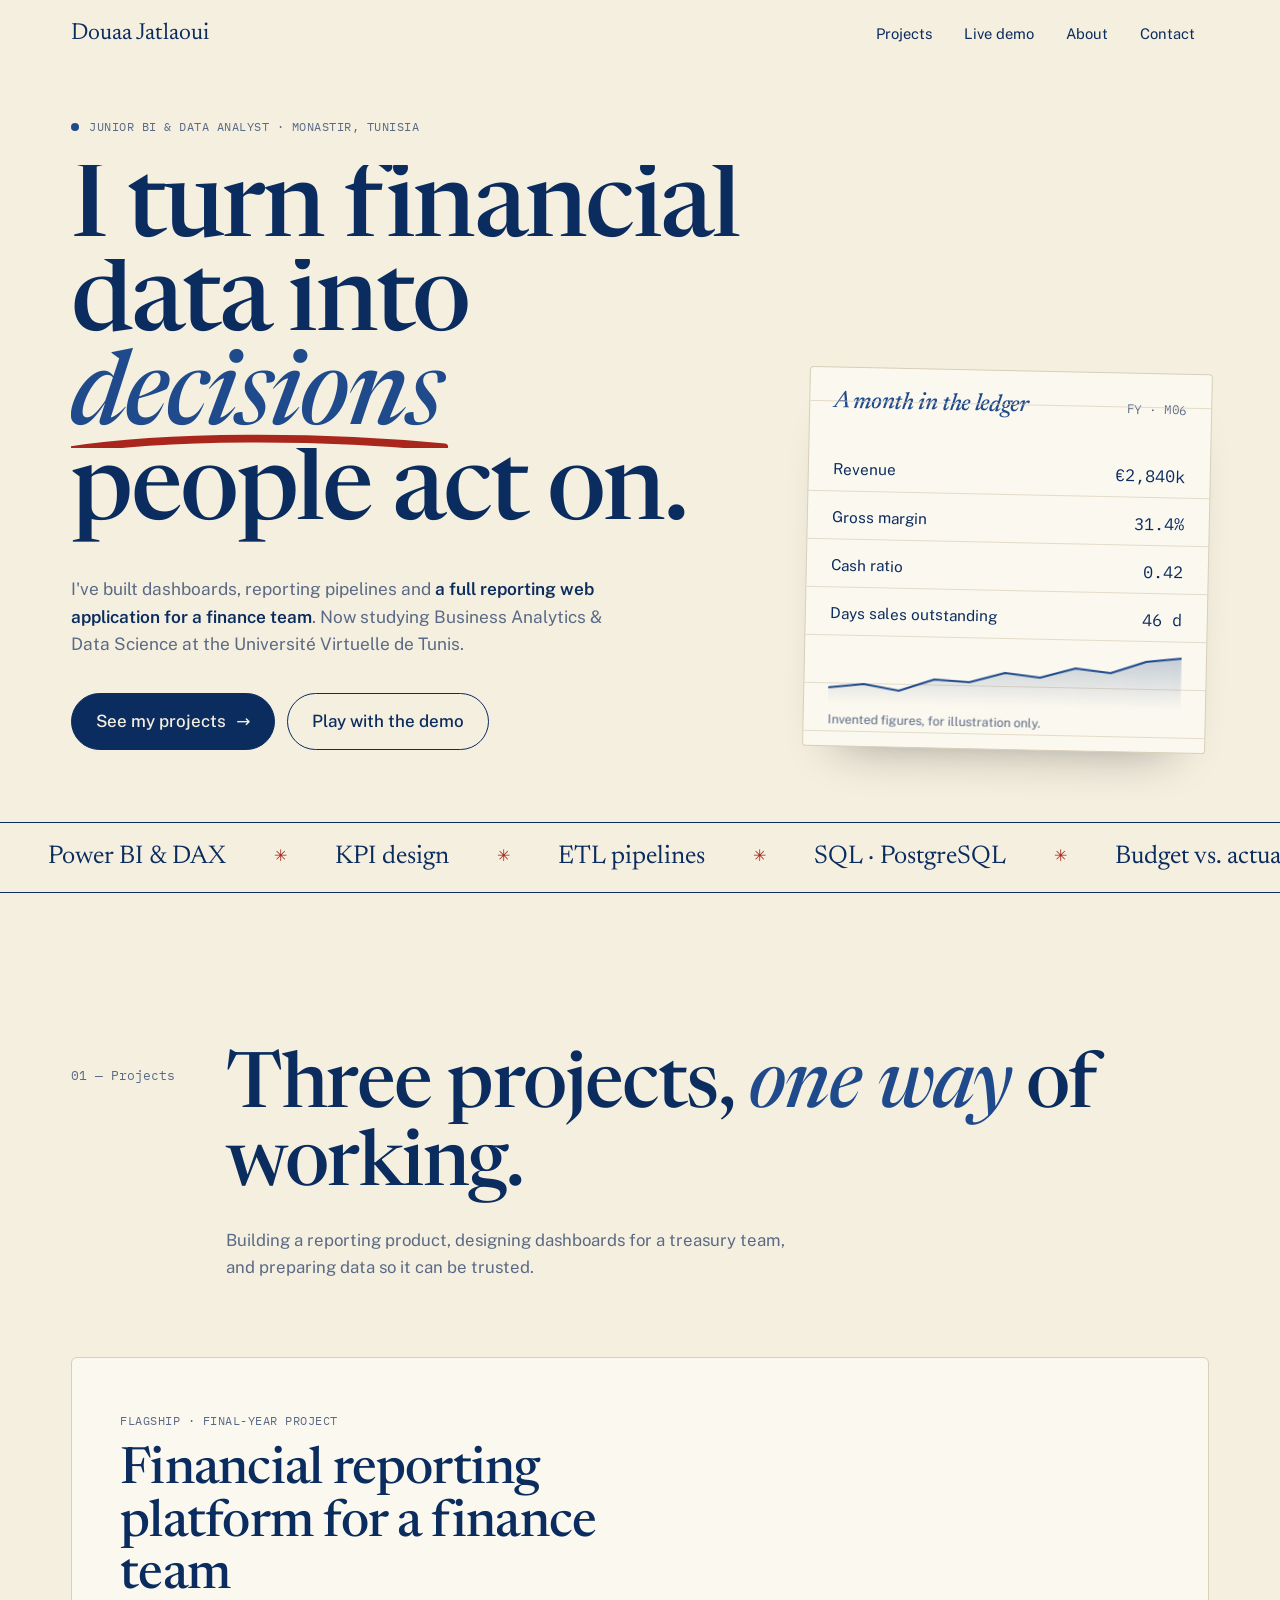
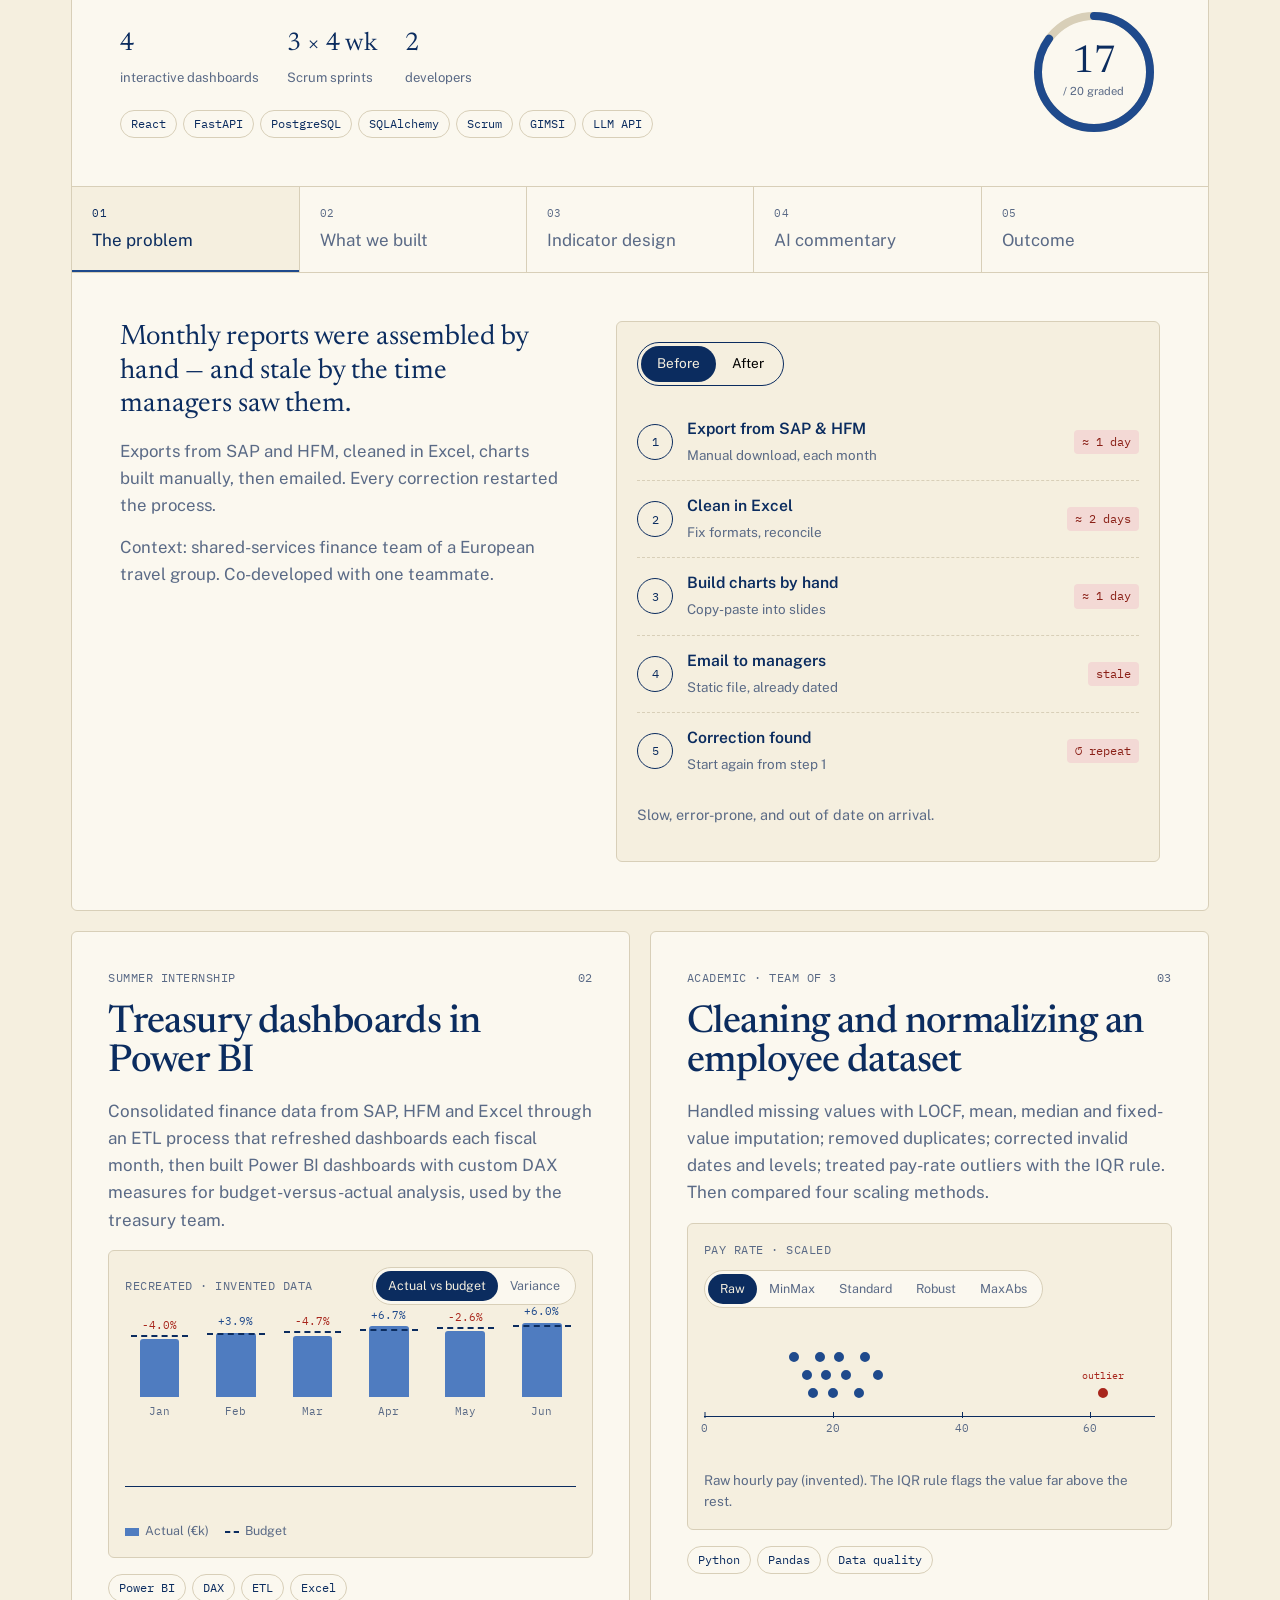
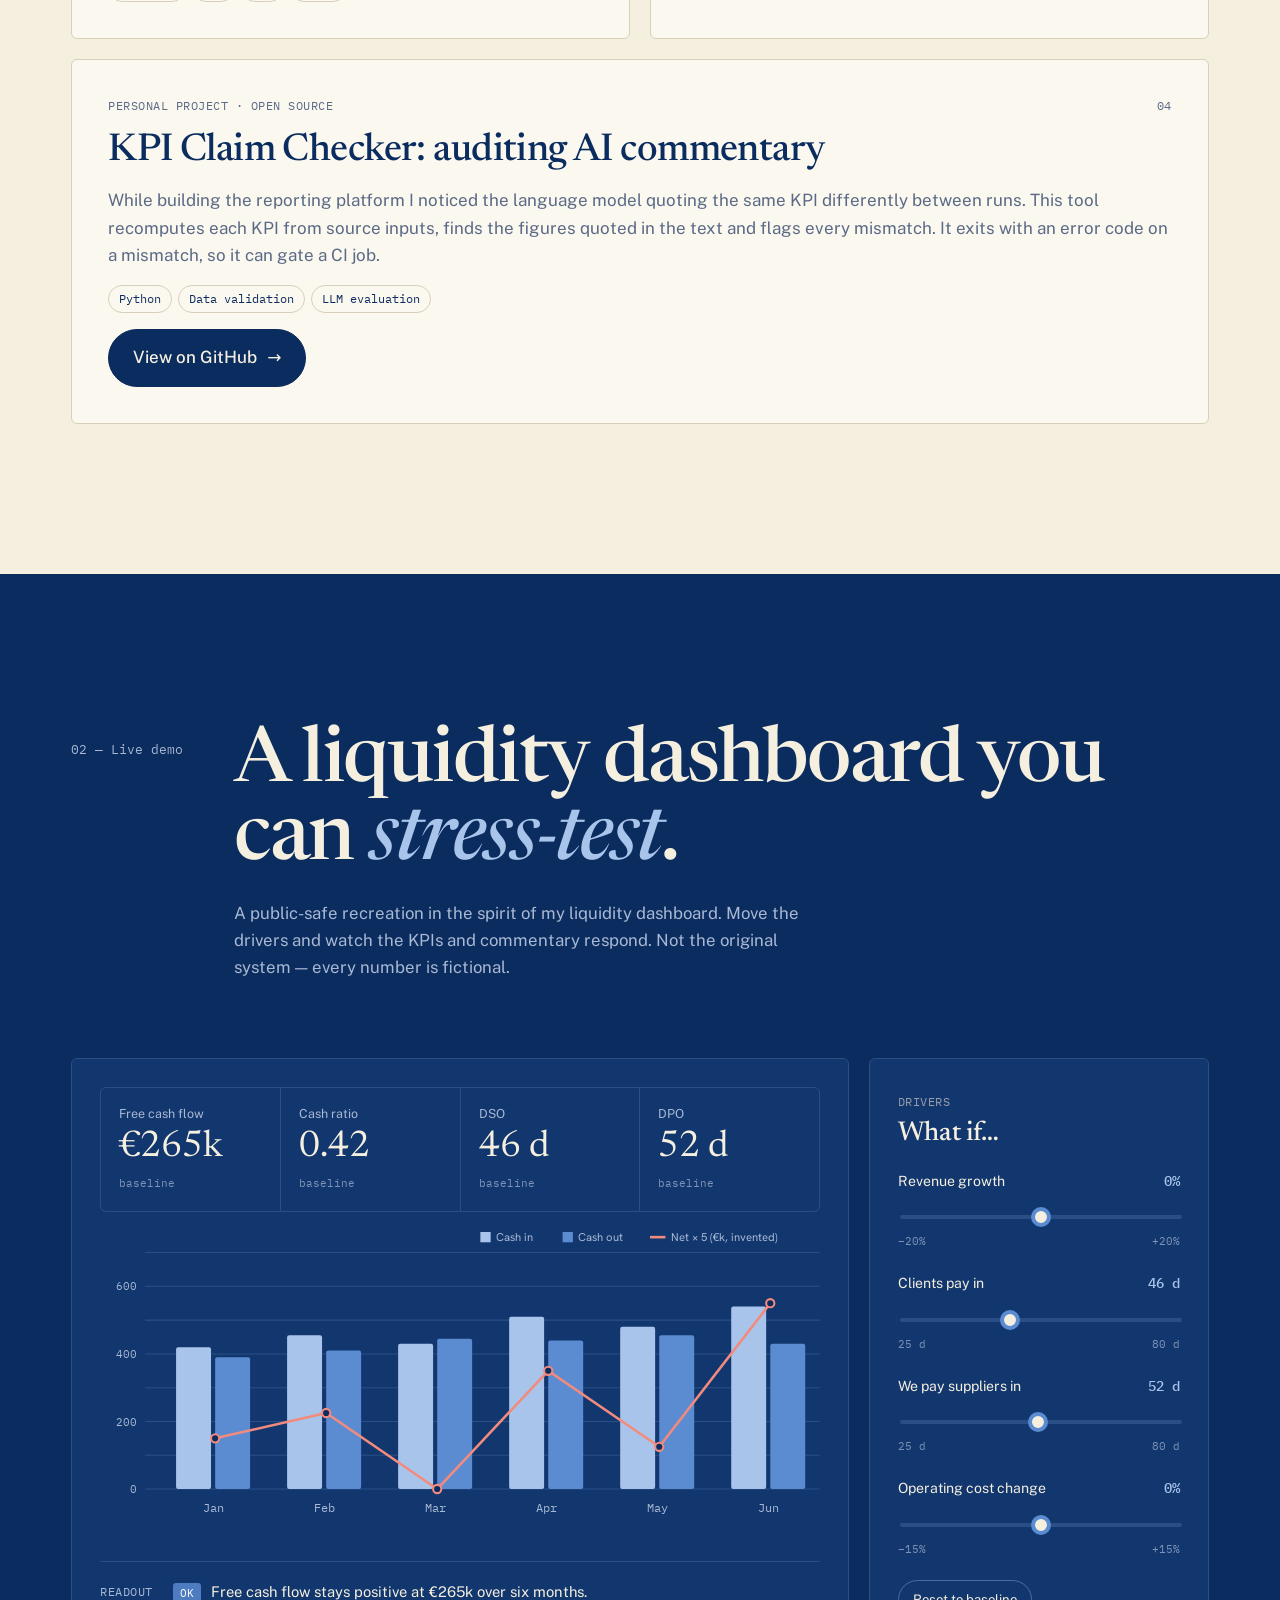
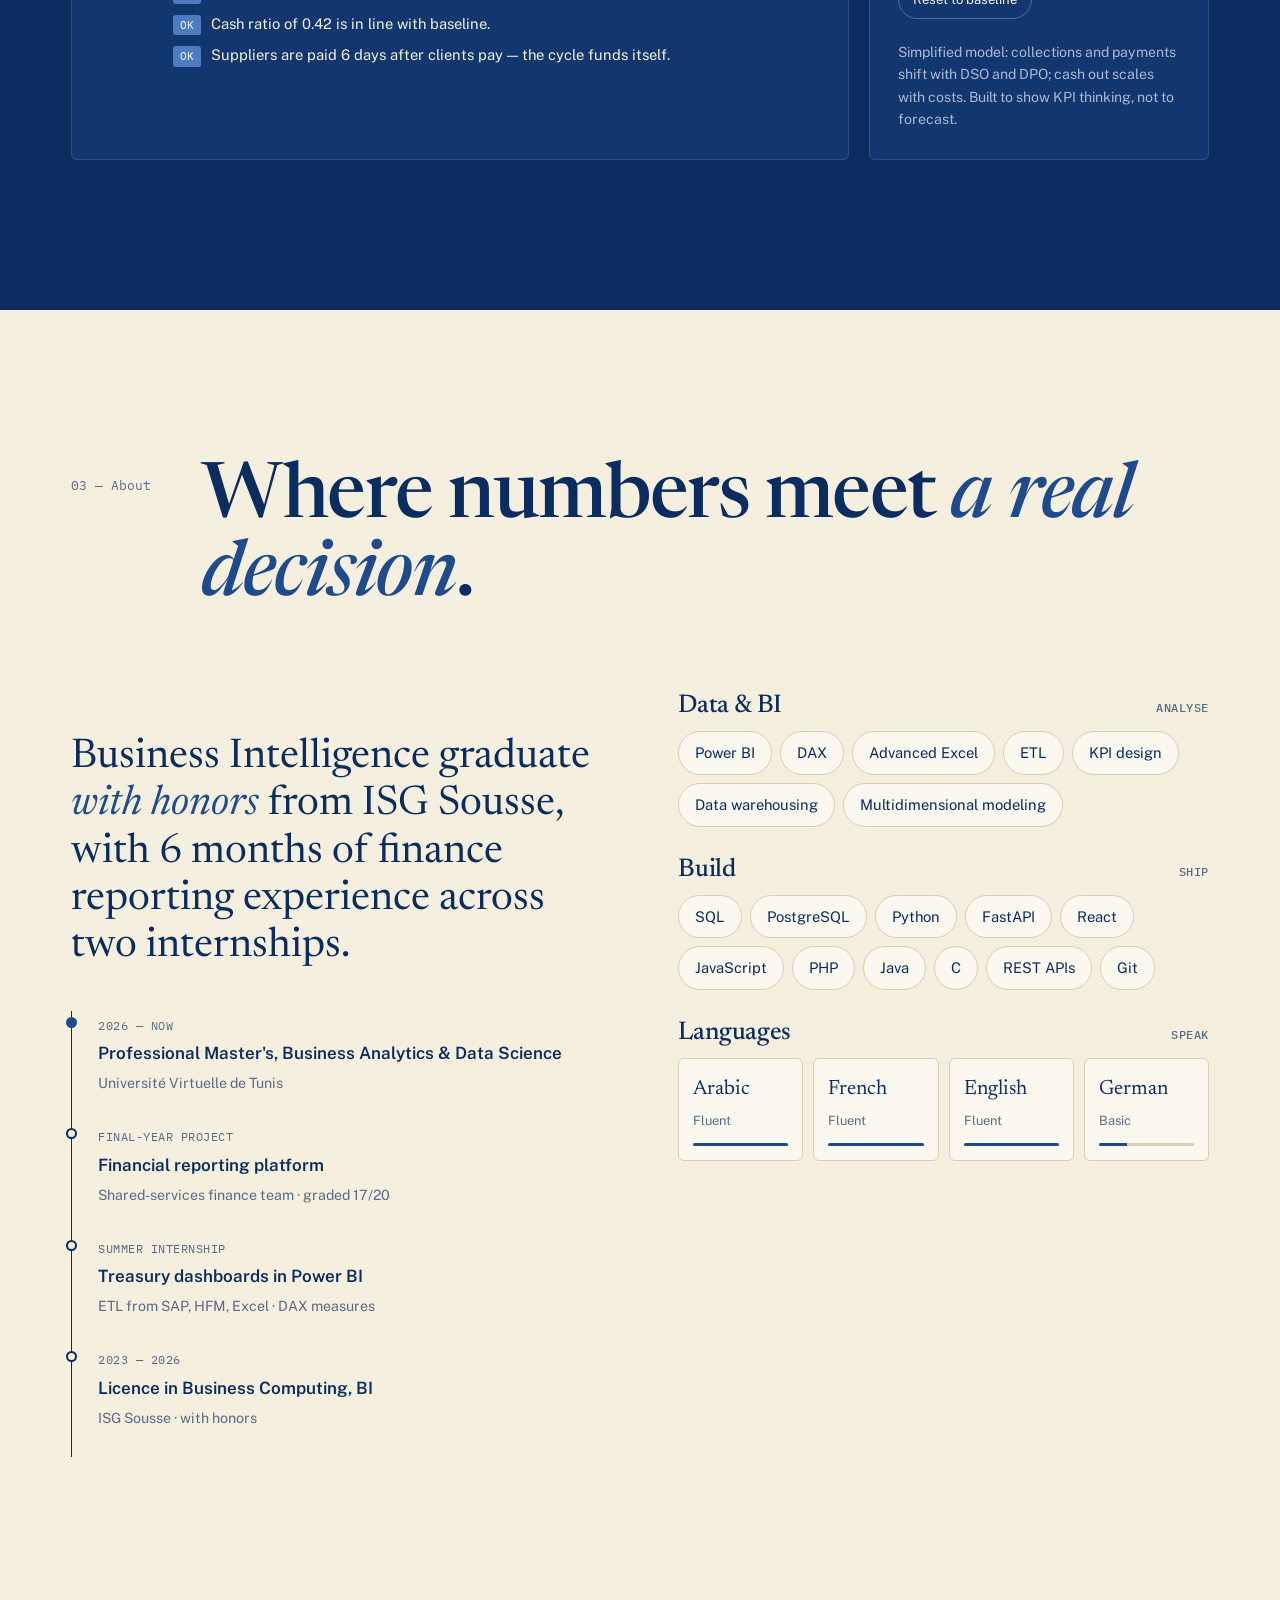
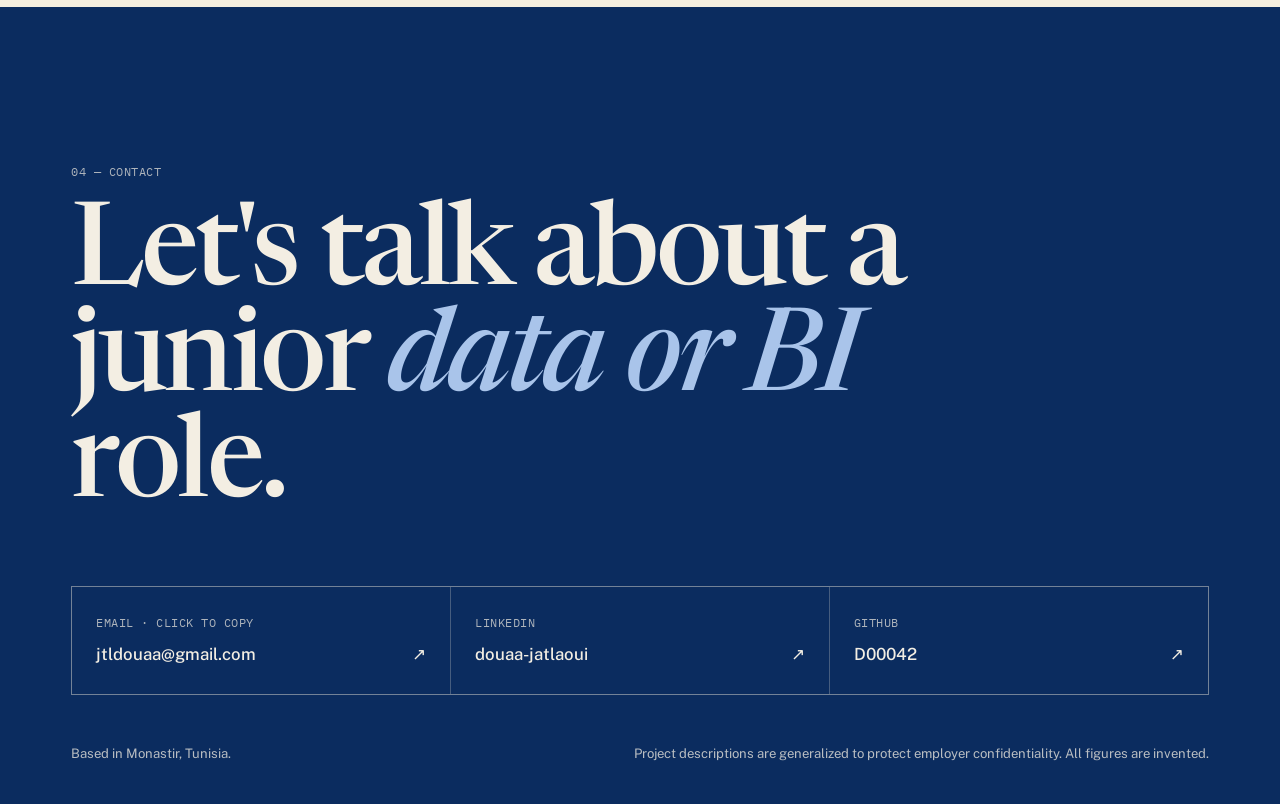
==== commit b0a81ea5: "Add KPI Claim Checker project card to index.html Added a new project card for 'KPI Claim Checker' wi" ====
--- a/index.html
+++ b/index.html
@@ -8,6 +8,7 @@
 <link rel="preconnect" href="https://fonts.gstatic.com" crossorigin>
 <link href="https://fonts.googleapis.com/css2?family=Instrument+Serif:ital@0;1&family=Hanken+Grotesk:wght@400;500;600&family=IBM+Plex+Mono:wght@400;500&display=swap" rel="stylesheet">
 <link rel="stylesheet" href="portfolio.css">
+<link rel="stylesheet" href="theme-blue.css">
 </head>
 <body>
 
@@ -198,6 +199,13 @@
         </div>
         <ul class="tags"><li>Python</li><li>Pandas</li><li>Data quality</li></ul>
       </article>
+         <article class="card reveal" style="grid-column:1/-1">
+     <div class="k mono"><span>Personal project · open source</span><span>04</span></div>
+     <h3>KPI Claim Checker: auditing AI commentary</h3>
+     <p>While building the reporting platform I noticed the language model quoting the same KPI differently between runs. This tool recomputes each KPI from source inputs, finds the figures quoted in the text and flags every mismatch. It exits with an error code on a mismatch, so it can gate a CI job.</p>
+     <ul class="tags"><li>Python</li><li>Data validation</li><li>LLM evaluation</li></ul>
+     <a class="btn p" href="https://github.com/D00042/kpi-claim-checker" target="_blank" rel="noopener" style="align-self:flex-start">View on GitHub <span class="arr">→</span></a>
+   </article>
     </div>
   </div>
 </section>
--- a/theme-blue.css
+++ b/theme-blue.css
@@ -0,0 +1,79 @@
+/* theme-blue.css: load AFTER portfolio.css. Deep blue + cream, shared with KPI Claim Checker. */
+@import url("https://fonts.googleapis.com/css2?family=Newsreader:ital,wght@0,400;0,500;0,600;1,400;1,500&family=Public+Sans:wght@400;500;600&display=swap");
+
+:root{
+  --paper:#F5EFDF;--card:#FBF8EF;--ink:#0B2C5F;--ink2:#12376F;--muted:#5A6A86;--line:#D8CFB8;
+  --green:#1F4A8C;--green-l:#DCE5F2;--blue:#4F7CC0;--signal:#A8261C;--signal-l:#F3D9D5;
+  --serif:"Newsreader",Georgia,serif;--sans:"Public Sans",system-ui,sans-serif;
+}
+h1,h2,h3{font-weight:500;letter-spacing:-.015em}
+
+/* nav, hero, pulse */
+.nav.solid{background:rgba(245,239,223,.88)}
+.hero .eyebrow i{box-shadow:0 0 0 0 rgba(31,74,140,.5)}
+@keyframes pulse{70%{box-shadow:0 0 0 10px rgba(31,74,140,0)}100%{box-shadow:0 0 0 0 rgba(31,74,140,0)}}
+#sg stop{stop-color:#1F4A8C}
+.tabs button:hover{background:rgba(220,229,242,.6)}
+
+/* chips and labels that had hard-coded greens */
+.before .step .t{color:#8A1F16}
+.after .step .t,.cats span{color:#14305E}
+
+/* dashboard thumbnails (SVG attributes are overridden by CSS) */
+.dash svg path{stroke:#1F4A8C}
+.dash svg rect{fill:#4F7CC0}
+
+/* budget vs actual: colours set from JS */
+.bva .var[style*="2E6A4E" i],.bva .var[style*="46, 106, 78"]{background:#1F4A8C!important}
+.bva .var[style*="D2582A" i],.bva .var[style*="210, 88, 42"]{background:#A8261C!important}
+.bva .vtxt[style*="2E6A4E" i],.bva .vtxt[style*="46, 106, 78"]{color:#1F4A8C!important}
+.bva .vtxt[style*="D2582A" i],.bva .vtxt[style*="210, 88, 42"]{color:#A8261C!important}
+.legend i[style*="33557F" i]{background:#4F7CC0!important}
+.legend i[style*="2E6A4E" i]{background:#1F4A8C!important}
+.legend i[style*="D2582A" i]{background:#A8261C!important}
+.legend i[style*="dashed"]{border-top-color:#0B2C5F!important}
+
+/* formula box and AI panel */
+.formula .eq{color:#F5EFDF}
+.formula .eq i{color:#A9C4EA}
+.ai{color:#F5EFDF}
+.ai .bar{border-bottom-color:#2A4F86}
+.ai .bar .mono,.ai .foot{color:#A9B8D3}
+.ai .flag.ok,.commentary .flag.ok{background:#4F7CC0}
+.ai .caret{background:#A9C4EA}
+.ai button{background:#F5EFDF}
+.ai button:hover{background:#A9C4EA}
+.ai .out p.mono{color:#A9C4EA!important}
+
+/* live demo (dark blue section) */
+#demo{color:#F5EFDF}
+#demo .sec-head p,#demo .sec-head .num{color:#A9B8D3}
+#demo .sec-head h2 em{color:#A9C4EA}
+.panel-d{border-color:#2A4F86}
+.kpi-row{background:#2A4F86;border-color:#2A4F86}
+.kpi-row span,.ctrl p,.commentary .mono{color:#A9B8D3}
+.up,.sl label b{color:#A9C4EA}
+.down{color:#F28B7D}
+.kpi-row small[style*="110, 114, 122"]{color:#7F93B6!important}
+.sl small{color:#7F93B6}
+.chart-d .tip{background:#F5EFDF}
+.commentary{border-top-color:#2A4F86}
+input[type=range]{background:#2A4F86}
+input[type=range]::-webkit-slider-thumb{background:#F5EFDF;border-color:#5B8BD0}
+input[type=range]::-moz-range-thumb{background:#F5EFDF;border-color:#5B8BD0}
+.reset{border-color:#4A6CA3;color:#F5EFDF}
+.reset:hover{border-color:#A9C4EA;color:#A9C4EA}
+
+/* demo chart (SVG attributes are overridden by CSS) */
+.chart-d line{stroke:#2A4F86}
+.chart-d text{fill:#A9B8D3}
+.chart-d rect.bi,.chart-d g rect:nth-of-type(1){fill:#A9C4EA}
+.chart-d rect.bo,.chart-d g rect:nth-of-type(2){fill:#5B8BD0}
+#netLine,.chart-d g line{stroke:#F28B7D}
+#netDots circle{fill:#0B2C5F;stroke:#F28B7D}
+
+/* contact */
+.contact,.links a{background:var(--ink)}
+.links{background:rgba(245,239,223,.25);border-color:rgba(245,239,223,.25)}
+.links a:hover{background:#12376F}
+.contact h2 em{color:#A9C4EA}
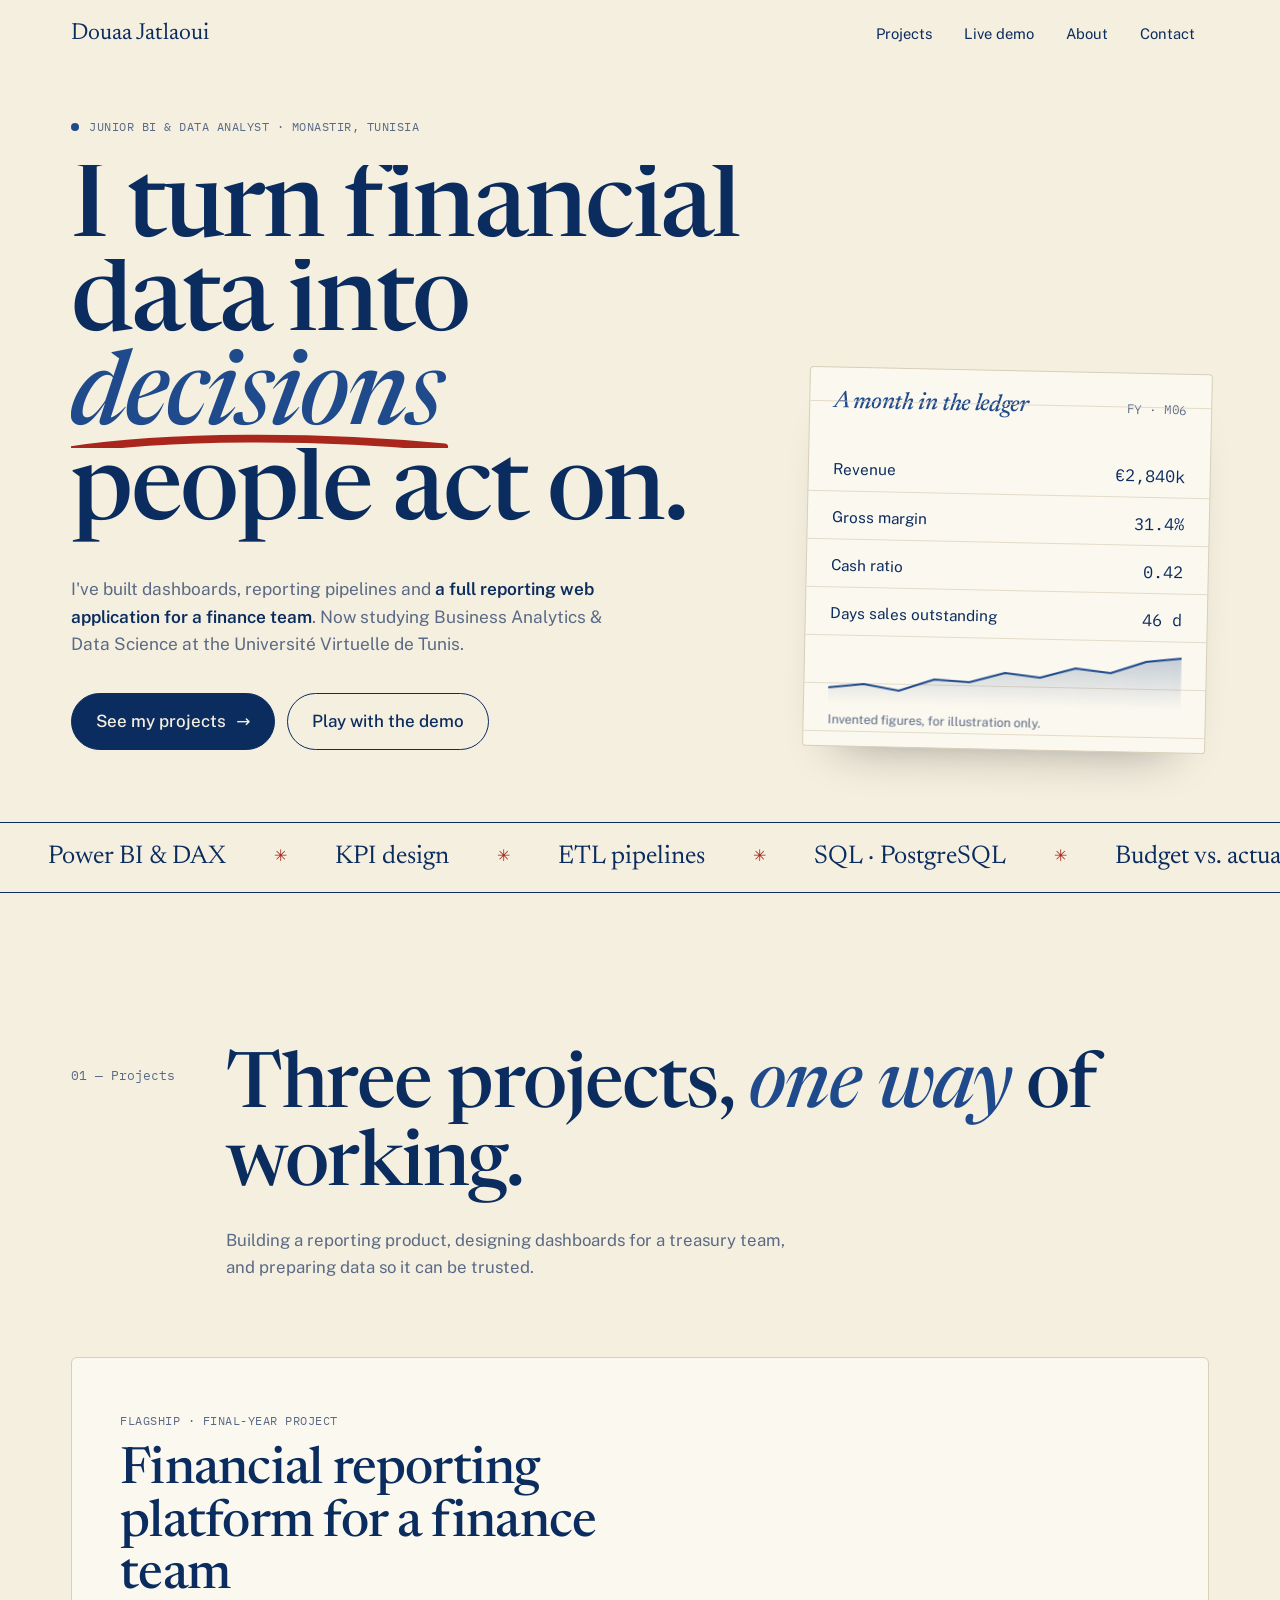
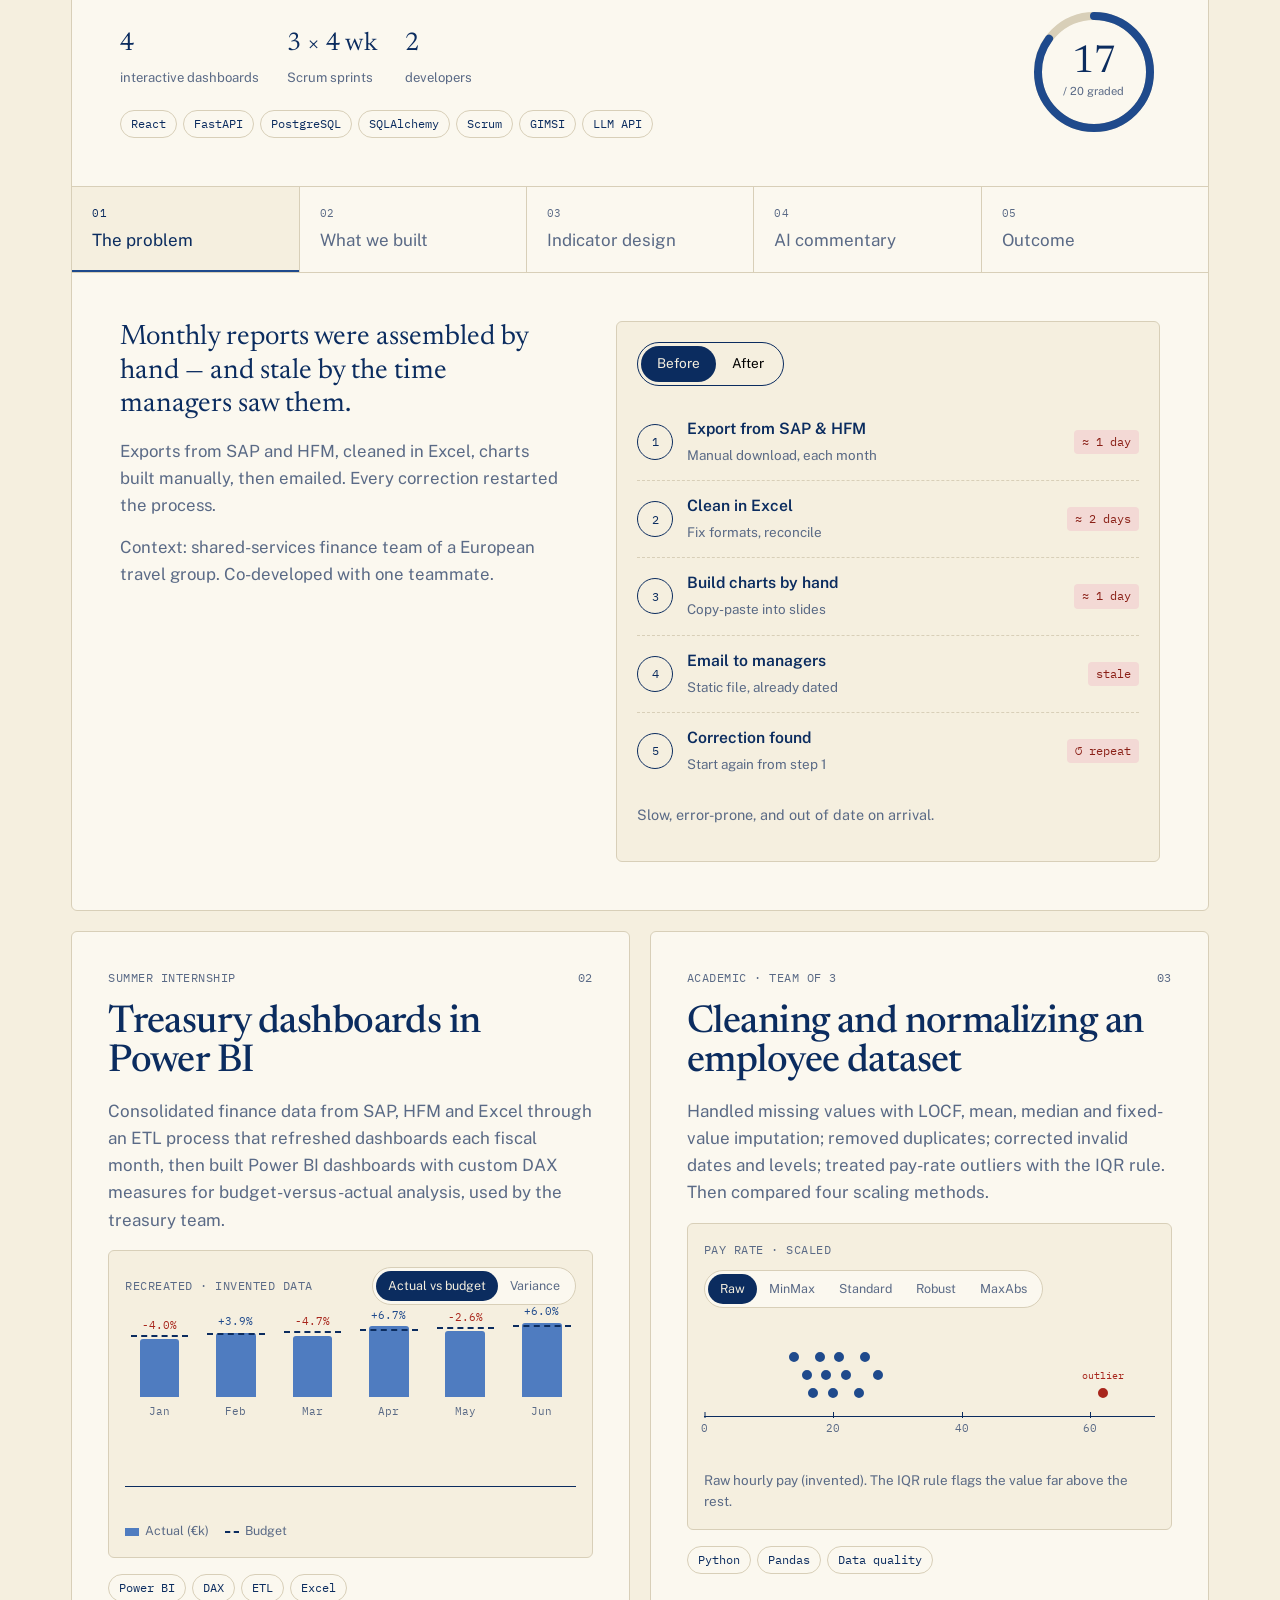
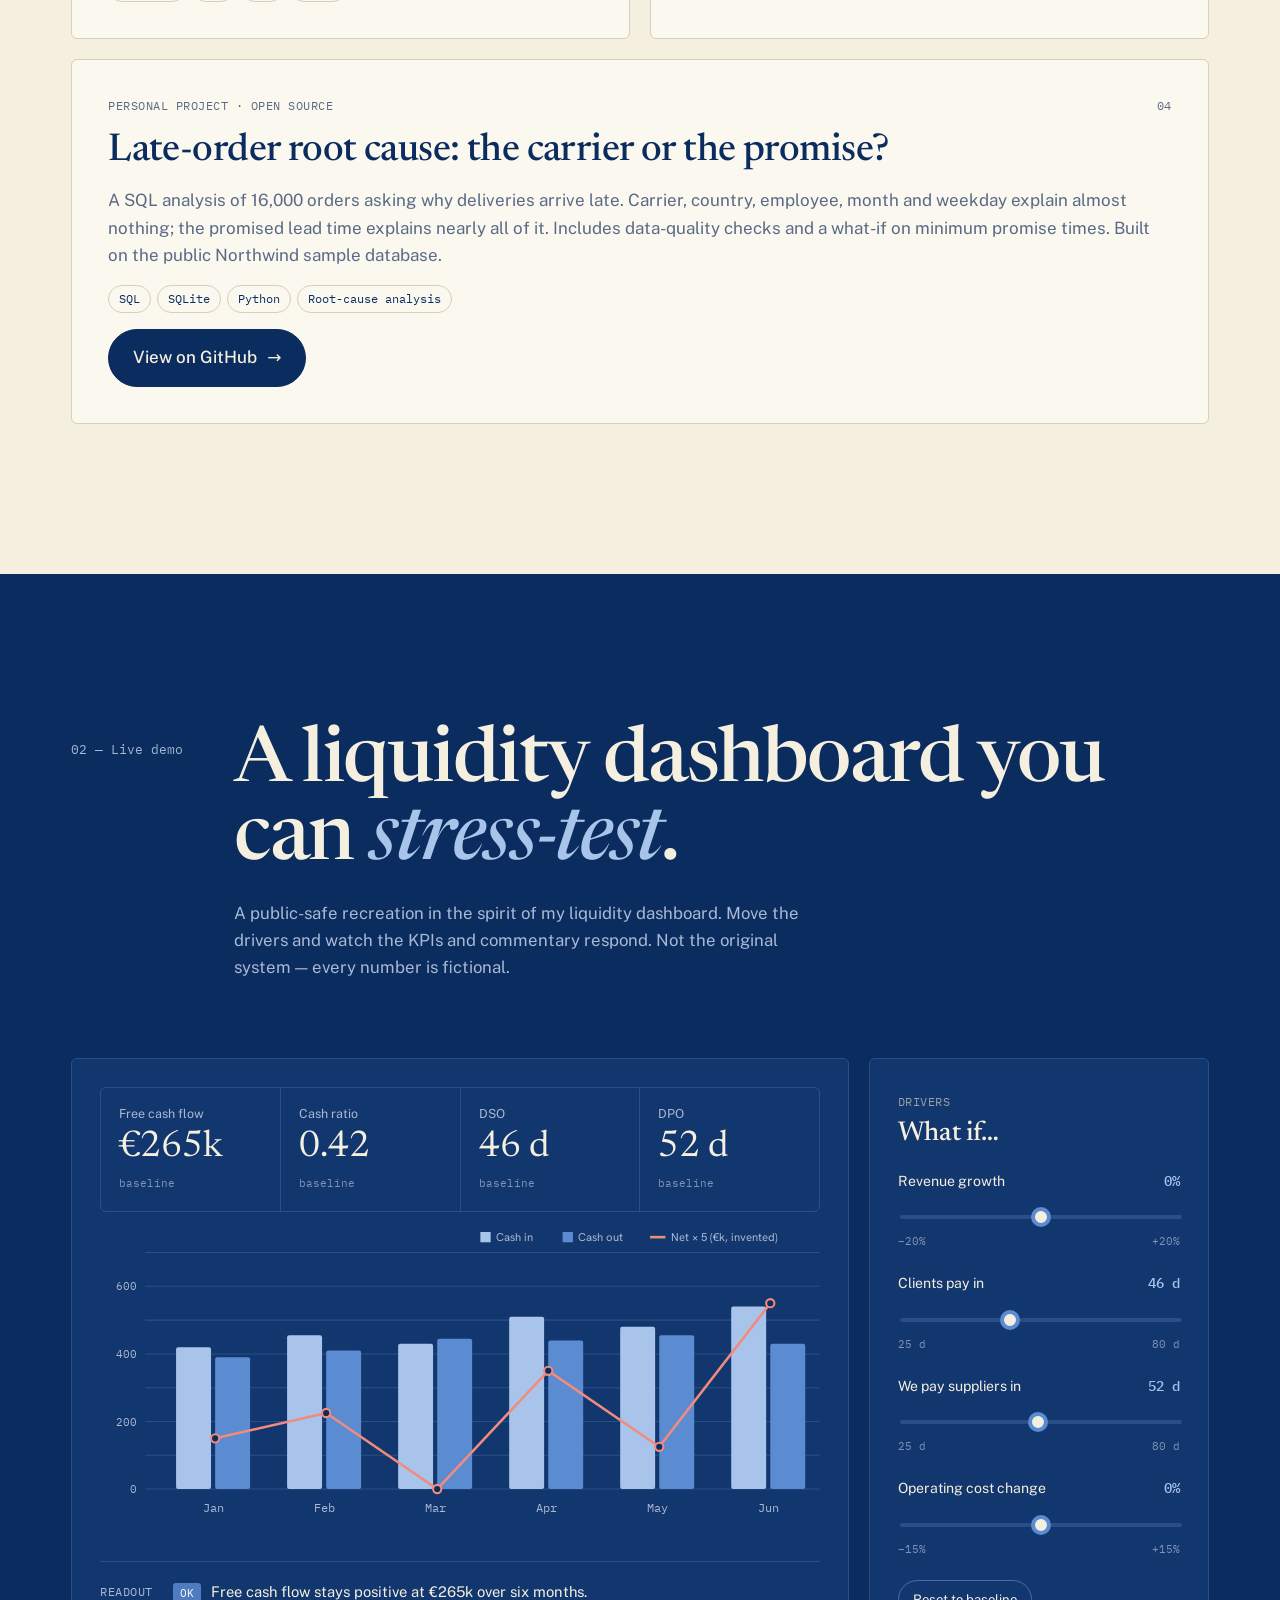
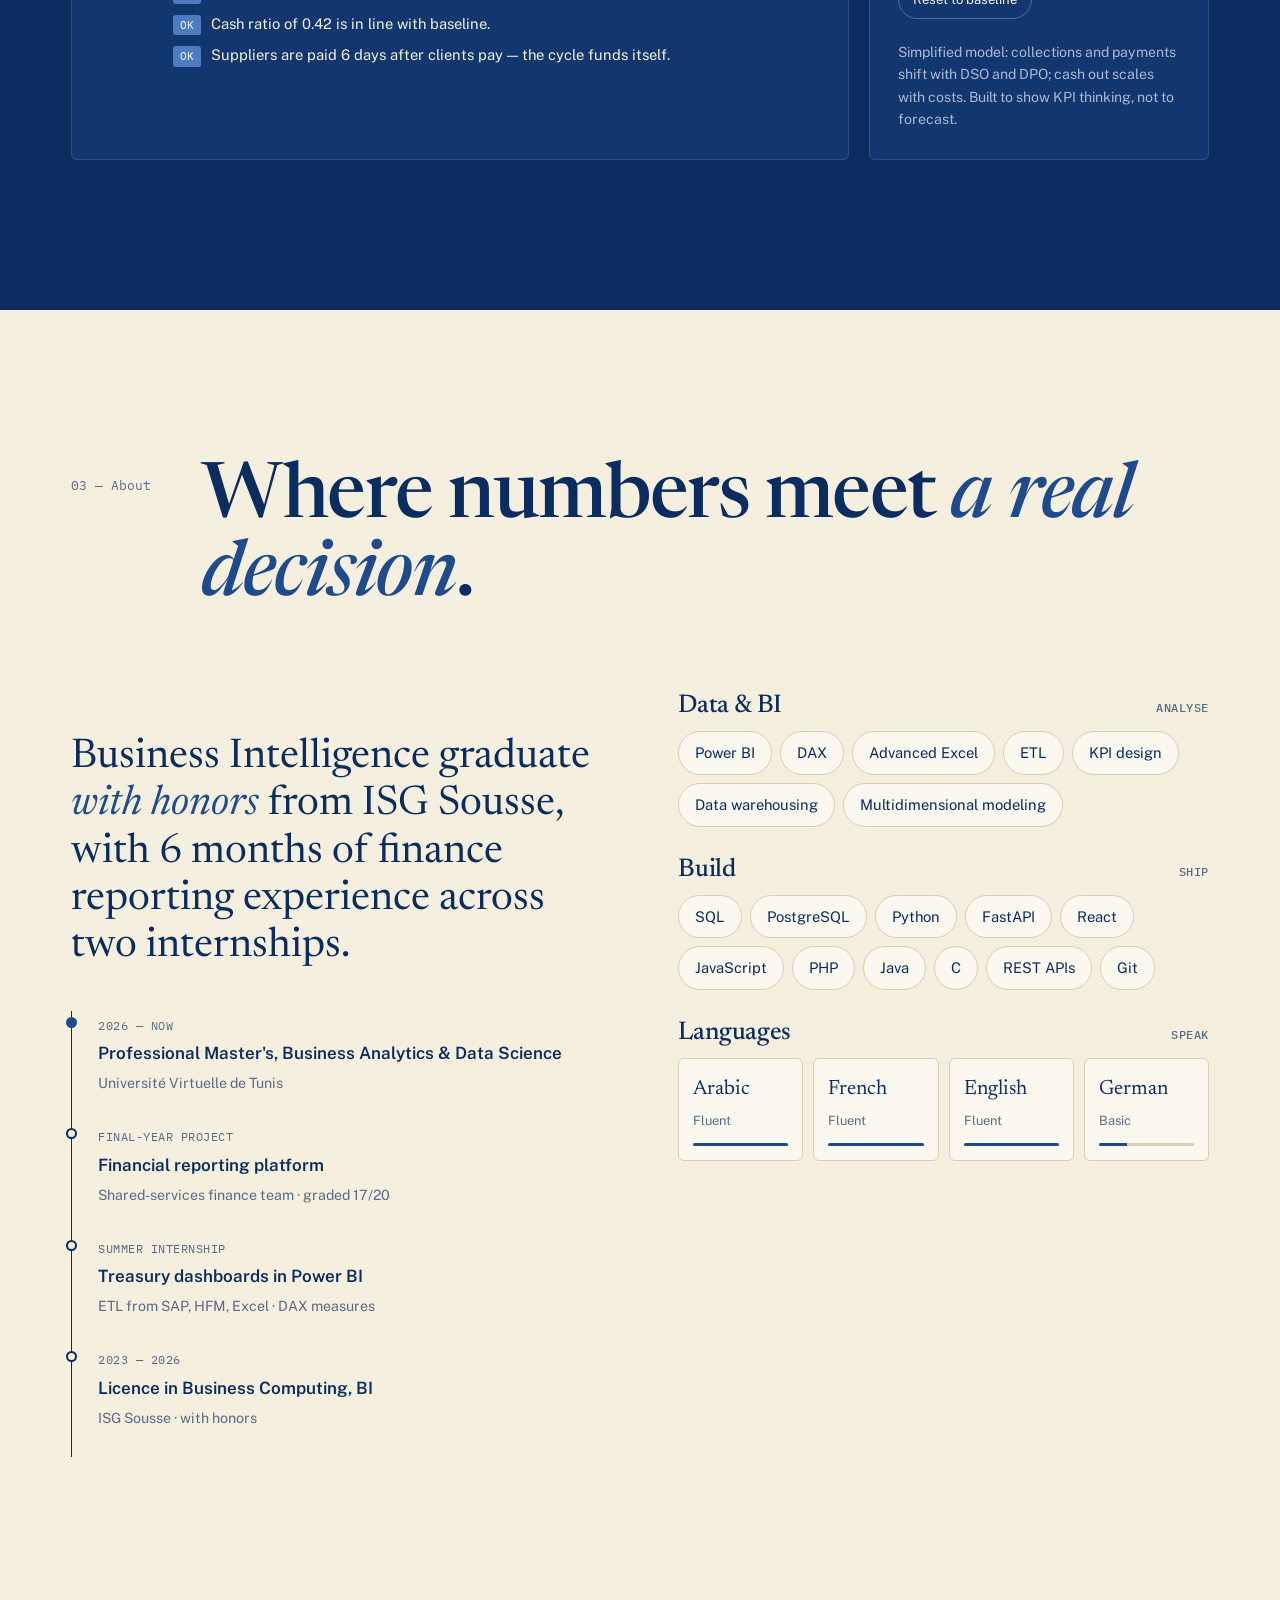
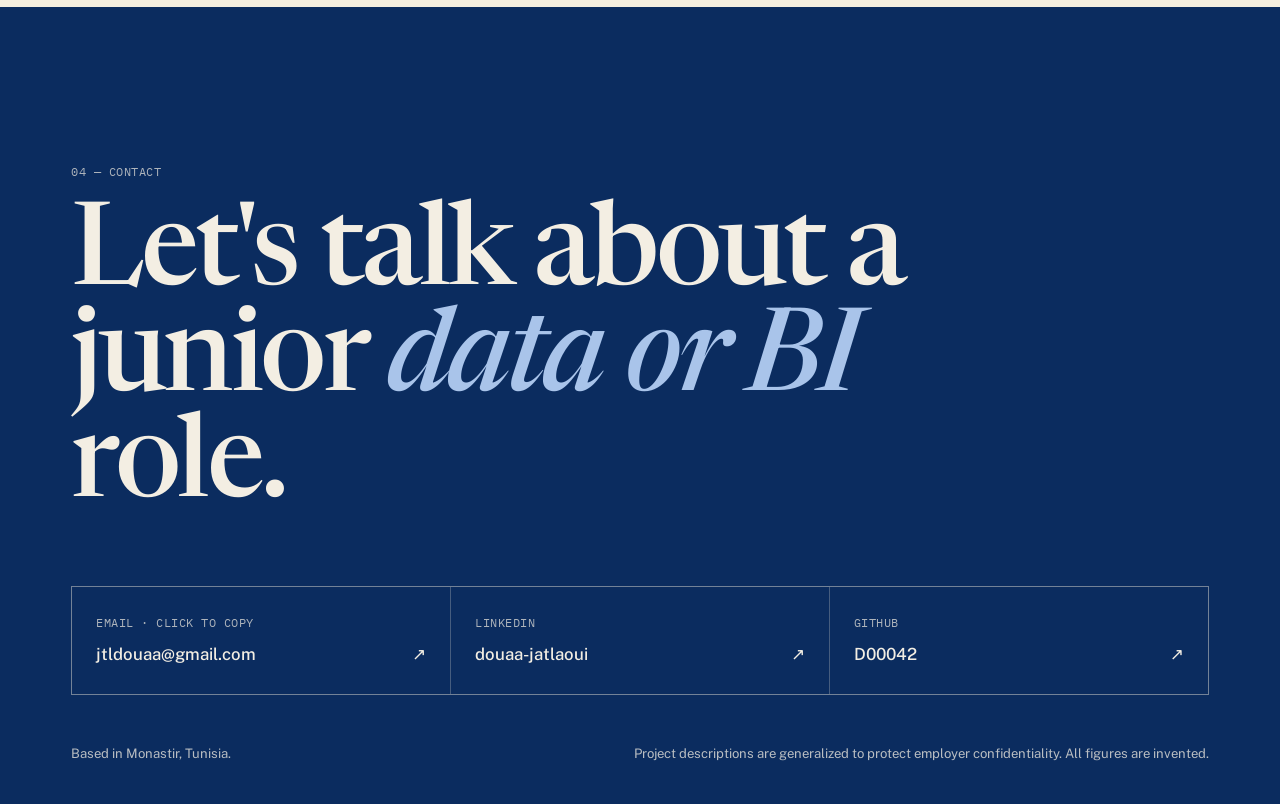
==== commit c1add83d: "Update index.html" ====
--- a/index.html
+++ b/index.html
@@ -199,13 +199,13 @@
         </div>
         <ul class="tags"><li>Python</li><li>Pandas</li><li>Data quality</li></ul>
       </article>
-         <article class="card reveal" style="grid-column:1/-1">
-     <div class="k mono"><span>Personal project · open source</span><span>04</span></div>
-     <h3>KPI Claim Checker: auditing AI commentary</h3>
-     <p>While building the reporting platform I noticed the language model quoting the same KPI differently between runs. This tool recomputes each KPI from source inputs, finds the figures quoted in the text and flags every mismatch. It exits with an error code on a mismatch, so it can gate a CI job.</p>
-     <ul class="tags"><li>Python</li><li>Data validation</li><li>LLM evaluation</li></ul>
-     <a class="btn p" href="https://github.com/D00042/kpi-claim-checker" target="_blank" rel="noopener" style="align-self:flex-start">View on GitHub <span class="arr">→</span></a>
-   </article>
+        <article class="card reveal" style="grid-column:1/-1">
+  <div class="k mono"><span>Personal project · open source</span><span>04</span></div>
+  <h3>Late-order root cause: the carrier or the promise?</h3>
+  <p>A SQL analysis of 16,000 orders asking why deliveries arrive late. Carrier, country, employee, month and weekday explain almost nothing; the promised lead time explains nearly all of it. Includes data-quality checks and a what-if on minimum promise times. Built on the public Northwind sample database.</p>
+  <ul class="tags"><li>SQL</li><li>SQLite</li><li>Python</li><li>Root-cause analysis</li></ul>
+  <a class="btn p" href="https://github.com/D00042/late-order-root-cause" target="_blank" rel="noopener" style="align-self:flex-start">View on GitHub <span class="arr">→</span></a>
+</article>
     </div>
   </div>
 </section>
